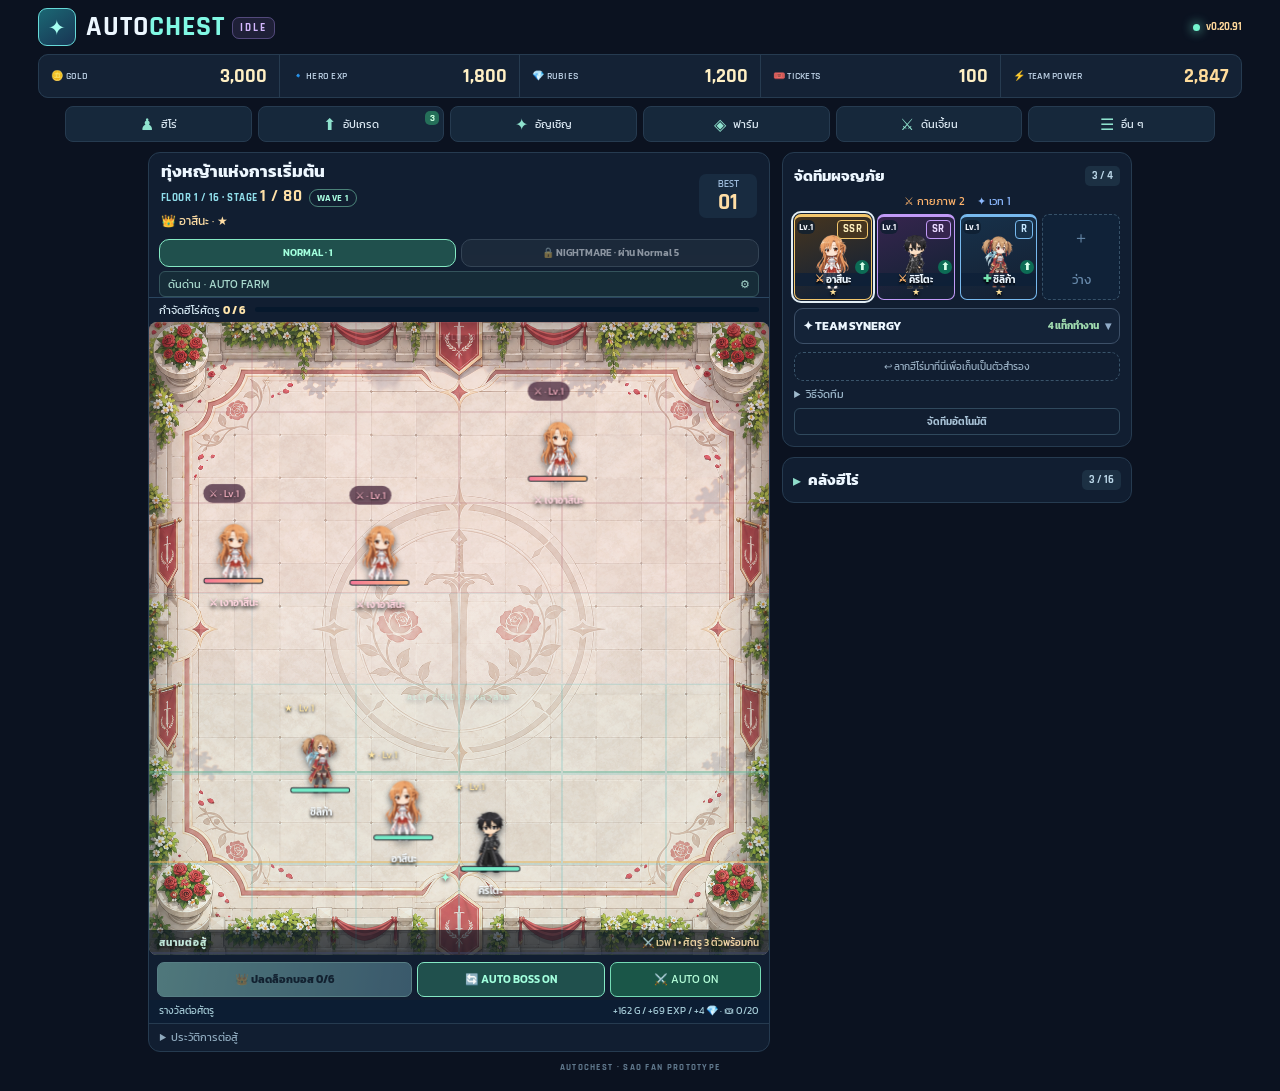
==== index.html @ d63f972b "VFX & Model Studio: independent image flip controls (index.html)" ====
<!DOCTYPE html>
<html lang="th">
<head>
<meta charset="UTF-8">
<meta name="viewport" content="width=device-width,initial-scale=1.0">
<meta name="theme-color" content="#101729">
<meta name="description" content="AUTOCHEST IDLE — เกม SAO Idle RPG ต่อสู้และฟาร์มอัตโนมัติ">
<title>AUTOCHEST IDLE — SAO Adventure</title>
<link rel="stylesheet" href="./src/idle-style.css?v=0.20.90">
<script>
window.__AUTOCHEST_IDLE_READY__=false;
window.__idleBootMessage='';
window.addEventListener('error',function(e){
 const target=e.target;
 // Missing optional images must not be reported as a failed game boot.
 if(target?.tagName==='IMG'){console.warn('Image failed to load:',target.getAttribute('src'));return;}
 const resource=target?.tagName==='SCRIPT'?target.getAttribute('src'):target?.tagName==='LINK'?target.getAttribute('href'):'';
 const message=e?.message||(resource?'โหลดไฟล์ไม่สำเร็จ: '+resource:'โหลดไฟล์ของเกมไม่สำเร็จ');
 window.__idleBootMessage=message;
 const banner=document.getElementById('startupError');
 if(banner){banner.hidden=false;document.getElementById('startupErrorText').textContent=message;}
},true);
window.addEventListener('load',function(){
 if(window.__AUTOCHEST_IDLE_READY__)return;
 const banner=document.getElementById('startupError');
 if(banner){banner.hidden=false;document.getElementById('startupErrorText').textContent=window.__idleBootMessage||'ไฟล์เกมยังโหลดไม่ครบ กรุณารีเฟรช';}
});
function idleHardReload(){const u=new URL(location.href);u.searchParams.set('reload',Date.now().toString());location.replace(u.href);}
</script>
</head>
<body class="ui-rework">
<div class="app-shell">
 <header class="app-header">
  <div class="logo-box">✦</div>
  <div class="brand"><small>SAO • HERO COLLECTION • AUTO BATTLE</small><h1>AUTO<span>CHEST</span> <em>IDLE</em></h1></div>
  <div class="header-badge"><span class="online-dot"></span><b>v0.20.91</b></div>
 </header>
 <div id="startupError" class="startup-error" role="alert" hidden><b>⚠️ เกมโหลดไม่สำเร็จ</b><span id="startupErrorText"></span><button type="button" onclick="idleHardReload()">🔄 โหลดเวอร์ชันใหม่</button></div>
 <div class="resource-ribbon">
   <div class="resource-box"><span>🪙 GOLD</span><strong id="goldValue">0</strong></div>
   <div class="resource-box"><span>🔹 HERO EXP</span><strong id="expValue">0</strong></div>
   <div class="resource-box"><span>💎 RUBIES</span><strong id="rubyValue">0</strong></div>
   <div class="resource-box"><span>🎟️ TICKETS</span><strong id="ticketValue">0</strong></div>
   <div class="resource-box power"><span>⚡ TEAM POWER</span><strong id="teamPower">0</strong></div>
 </div>
  <nav class="game-nav hub-nav" aria-label="เมนูหลัก">
<button type="button" id="collectionShortcut" aria-controls="collectionDisclosure" aria-expanded="false"><span>♟</span> ฮีโร่</button>
<button type="button" data-open-panel="upgrade"><span>⬆</span> อัปเกรด <b id="upgradeShortcutReady"></b></button>
<button type="button" data-open-panel="summon"><span>✦</span> อัญเชิญ</button>
<button type="button" data-open-panel="farm"><span>◈</span> ฟาร์ม</button>
<button type="button" data-open-panel="dungeon"><span>⚔</span> ดันเจี้ยน</button>
<button type="button" data-open-panel="guide"><span>☰</span> อื่น ๆ</button>
</nav>
<main class="main-layout">
   <section class="stage-card">
     <div class="stage-header">
       <div><h2 id="stageName">ทุ่งหญ้าแห่งการเริ่มต้น</h2><div class="stage-sub"><span id="floorProgress">FLOOR 1 / 10</span> · STAGE <b id="stageNumber">1 / 50</b> <span id="fightLabel" class="battle-label">AUTO FARM</span></div><div id="floorBossName" style="font-size:12px;color:#ffdea5;margin-top:5px">👑 บอสประจำชั้น: อาสึนะ · ★</div></div>
       <div class="stage-badge"><small>BEST</small><b id="bestStage">01</b></div>
     </div>
     <div class="difficulty-switch" aria-label="เลือกโหมดต่อสู้"><button type="button" id="normalModeBtn" class="control-btn selected">NORMAL · 1</button><button type="button" id="nightmareModeBtn" class="control-btn" disabled>🔒 NIGHTMARE · ผ่าน Normal 5</button></div>
     

     <button type="button" class="farm-mode-chip" data-open-panel="farm" aria-label="ตั้งค่าโหมดฟาร์ม"><span id="farmQuickSummary">ดันด่าน</span><span>⚙</span></button>
<div class="monster-track"><span>กำจัดฮีโร่ศัตรู <strong id="killCounter">0 / 6</strong></span><div class="track"><i id="killFill"></i></div></div>
     <div id="stageViewport" class="stage-viewport" aria-label="สนาม AUTOCHEST แบบตาราง 6 คอลัมน์ 7 แถว">
       <div class="board-grid" id="boardGrid" role="group" aria-label="กระดานจัดทัพ 6 คอลัมน์ 7 แถว"></div>
       <div id="heroLayer" class="battle-layer"></div><div id="monsterLayer" class="battle-layer"></div><div id="fxLayer" class="fx-layer" aria-hidden="true"></div>
       <div class="board-region board-enemy-label">ENEMY FIELD · 3 แถวบน</div>
       <div class="board-region board-ally-label">ALLY FIELD · 3 แถวล่าง</div>
       <div id="bossTimer" class="boss-timer" hidden>👑 BOSS <b id="bossCountdown">30</b>s</div>
       <div class="arena-caption"><span>สนามต่อสู้</span><span id="battleMessage">ตั้งรับศัตรู...</span></div>
     </div>
     <div class="battle-actions">
       <button id="challengeBtn" class="primary-btn">👑 ท้าทายบอส</button>
       <button id="autoBossBtn" class="control-btn selected">🔄 AUTO BOSS ON</button>
       <button type="button" id="autoQuickBtn" class="quick-auto">⚔️ AUTO ON</button>
     </div>
     <button type="button" id="formationQuickBtn" hidden>จัดทัพ</button>
       <div class="stage-foot"><span id="farmGainLabel">รางวัลต่อศัตรู</span><span id="farmGain">+ Gold · + Hero EXP</span></div>
     <details class="log-disclosure"><summary>ประวัติการต่อสู้</summary><div class="combat-log" id="battleLog" aria-live="off"></div></details>
   </section>
   <aside class="sidebar">
     
     <section class="side-card team-card">
       <div class="card-heading"><div><h3>จัดทีมผจญภัย</h3></div><div class="count-pill" id="teamCount">3 / 4</div></div>
       <div class="formation-toolbar">
         <button type="button" id="formationBtn" class="formation-action" aria-pressed="false">♟️ จัดทัพ (พักการต่อสู้)</button>
         <button type="button" id="autoBattleBtn" class="auto-battle-action" aria-pressed="true">⚔️ AUTO ON</button>
       </div>
       <div id="formationStatus" class="formation-status" role="status">⚔️ ระบบ Auto กำลังต่อสู้ · ลากจัดทีมได้เลย</div>
       <div id="teamDamageMix" aria-label="ประเภทพลังโจมตีในทีม"></div><div id="teamSlots" class="team-slots"></div><details class="team-synergy-panel"><summary>✦ TEAM SYNERGY <span id="synergyCount">0 แท็กทำงาน</span></summary><div id="teamSynergies"></div></details><div id="benchDrop" aria-label="พื้นที่ถอนฮีโร่ออกจากทีม">↩ ลากฮีโร่มาที่นี่เพื่อเก็บเป็นตัวสำรอง</div>
       <details class="team-help"><summary>วิธีจัดทีม</summary><div class="swap-help" id="swapHelp">ลากฮีโร่จากคลังหรือทีมลงสนาม · ลากทับตัวเดิมเพื่อสลับ</div></details>
       
       <button id="autoTeamBtn" class="soft-btn auto-lineup">จัดทีมอัตโนมัติ</button>
     </section>
     
     <section class="side-card heroes-card"><details id="collectionDisclosure"><summary class="card-heading collection-summary"><h3>คลังฮีโร่</h3><span id="ownedCount" class="count-pill">3 / 7</span></summary><div class="collection-content">
       <div class="collection-hint">แตะเพื่อลงทีม · ลากเพื่อสลับ · ⓘ ดูสกิล</div>
       <button type="button" id="heroFavoritesToggle" class="hero-favorites-toggle" aria-pressed="false">★ ตัวโปรด (0)</button><div id="heroList" class="hero-list"></div><nav id="heroPageNav" class="hero-page-nav" aria-label="หน้าคลังฮีโร่" hidden><button type="button" id="heroPrevPage">‹ ก่อนหน้า</button><span id="heroPageLabel">1 / 1</span><button type="button" id="heroNextPage">ถัดไป ›</button></nav></div></details>
     </section>
     
     
   </aside>
 </main>
 <footer>AUTOCHEST · SAO FAN PROTOTYPE</footer>
</div>
<div class="modal management-modal" id="panel-farm" hidden><div class="modal-overlay" data-close-panel></div><div class="management-dialog hub-dialog" role="dialog" aria-modal="true" aria-label="◈ ตั้งค่าการฟาร์ม"><button type="button" class="panel-close" data-close-panel aria-label="ปิด">✕</button><section class="side-card"><div class="card-heading"><h3>◈ ตั้งค่าการฟาร์ม</h3></div><details class="resource-dungeons farm-settings" id="farmSettings" open><summary><span>♟ AUTO FARM</span><small>เลือกด่าน / วัดผล</small></summary>
<div class="farm-controls"><label>โหมด<select id="farmMode"><option value="push">ดันด่าน</option><option value="manual">ล็อกด่านฟาร์ม</option><option value="smart">Smart Farm</option></select></label><label>ด่านฟาร์ม<select id="farmStage"></select></label><label>เป้าหมาย<select id="farmGoal"><option value="gold">Gold</option><option value="exp">EXP</option><option value="rubies">Ruby</option><option value="tickets">ตั๋วสุ่ม</option></select></label></div>
<div id="farmStatus" class="dungeon-reward"></div><div id="farmRates" class="dungeon-help"></div><p class="dungeon-help">เลือกด่านที่ผ่านแล้ว · Smart ทดลองหลายด่านจากการต่อสู้จริง · สถิติเริ่มใหม่เมื่อเปลี่ยนทีม/เลเวล/ดาว/ตำแหน่ง</p></details><button type="button" class="control-btn hub-return" data-close-panel>กลับสนาม</button></section></div></div><div class="modal management-modal" id="panel-dungeon" hidden><div class="modal-overlay" data-close-panel></div><div class="management-dialog hub-dialog" role="dialog" aria-modal="true" aria-label="⚔ ดันเจี้ยนทรัพยากร"><button type="button" class="panel-close" data-close-panel aria-label="ปิด">✕</button><section class="side-card"><div class="card-heading"><h3>⚔ ดันเจี้ยนทรัพยากร</h3></div><details class="resource-dungeons" id="resourceDungeons" open><summary><span>✦ ดันเจี้ยนทรัพยากร</span><small id="dungeonRemaining">💎 1,000 / รอบ</small></summary><div class="dungeon-controls"><label>ประเภท<select id="dungeonType"><option value="gold">🪙 ทอง</option><option value="exp">📘 EXP</option></select></label><label>ระดับความยาก<select id="dungeonTier"></select></label><button id="enterDungeonBtn" type="button" class="control-btn">⚔ เข้าดันเจี้ยน</button></div><div id="dungeonReward" class="dungeon-reward"></div><label class="dungeon-repeat"><input id="dungeonRepeat" type="checkbox" checked> ฟาร์มซ้ำอัตโนมัติ</label><p class="dungeon-help">ค่าเข้า 1,000 รูบี้ทุกครั้ง · ไม่คืนเมื่อแพ้หรือออก · ฟาร์มซ้ำจนรูบี้ไม่พอหรือแพ้ · ไม่จำกัดรอบ</p></details><button type="button" class="control-btn hub-return" data-close-panel>กลับสนาม</button></section></div></div>
<div class="modal management-modal" id="panel-upgrade" hidden><div class="modal-overlay" data-close-panel></div><div class="management-dialog" role="dialog" aria-modal="true" aria-label="เสริมแกร่งฮีโร่"><button type="button" class="panel-close" data-close-panel aria-label="ปิด">✕</button><section id="heroEnhance" class="side-card upgrade-card" aria-label="เสริมแกร่งฮีโร่">
       <div class="card-heading"><div><small>HERO DEVELOPMENT</small><h3>⬆ เสริมแกร่งฮีโร่</h3></div><span id="upgradeReadyCount" class="count-pill">พร้อมอัป 0 ตัว</span></div>
       <div class="upgrade-guide">① เลือกฮีโร่จากทีม/คลัง → ② กดเพิ่มเลเวลหรือดาว → ③ ค่าสถานะเพิ่มทันที</div>
       <div id="heroDetails" class="hero-details upgrade-details"><div class="no-selection">เลือกฮีโร่จากทีมด้านบนเพื่อเสริมแกร่ง</div></div>
     </section></div></div>
<div class="modal management-modal" id="panel-summon" hidden><div class="modal-overlay" data-close-panel></div>
<div class="management-dialog summon-dialog" role="dialog" aria-modal="true" aria-label="อัญเชิญฮีโร่"><button type="button" class="panel-close" data-close-panel aria-label="ปิด">✕</button>
<section class="summon-page">
 <header class="summon-header"><small>AUTOCHEST · HERO SUMMON</small><h2>ประตูอัญเชิญ</h2><div class="summon-wallet"><span>🎟 <b id="summonTickets">0</b></span><span>💎 <b id="summonRubies">0</b></span></div></header>
 <div id="summonBanner">
  <div class="summon-banner-art">
   <img src="./assets/heroes/kirito/art.png" alt="" class="summon-art-left">
   <img src="./assets/heroes/asuna/art.png" alt="" class="summon-art-right">
   <div class="summon-banner-copy"><small>PERMANENT BANNER</small><h3>CHRONICLE<br>HEROES</h3><p>อัญเชิญเหล่านักผจญภัย</p></div>
  </div>
  <div class="summon-meta"><span>ฮีโร่ทั้งหมด <b id="summonPoolCount">10</b> คน</span><span>🧩 เศษรวม <b id="universalShardValue">0</b></span></div>
  <details id="exchangeDetails" class="summon-rate-details exchange-details"><summary>🧩 ร้านแลกเศษรวม · เลือกตัวละครได้</summary><p>เศษรวม <b id="exchangeShardValue">0</b> ชิ้น · เศษตัวซ้ำที่เกินจำนวนสำหรับ 5 ดาวเปลี่ยนเป็นเศษรวมอัตโนมัติ แม้ยังไม่อัปดาว · R +1 / SR +2 / SSR +5 / UR +20</p><div id="exchangeList"></div></details>
  <div id="summonPool" class="summon-pool"></div><nav id="summonPageNav" class="hero-page-nav" aria-label="หน้ารายชื่อกาชา" hidden><button type="button" id="summonPrevPage">‹ ก่อนหน้า</button><span id="summonPageLabel">1 / 1</span><button type="button" id="summonNextPage">ถัดไป ›</button></nav>
  <details class="summon-rate-details"><summary>รายละเอียดอัตราอัญเชิญ</summary><div id="summonTierRates"></div><p>อัตรารวมทุกเทียร์ · รายละเอียดรายตัวตามหน้าที่กำลังแสดง</p><div id="summonRates"></div><p>ใช้อัตราเดิมทุกครั้ง ไม่มีการันตีหรือเพิ่มเรตตามจำนวนครั้ง</p></details>
  <div class="summon-actions">
   <button id="summonOneBtn" class="summon-btn"><strong>อัญเชิญ ×1</strong><small id="summonOneCost"></small></button>
   <button id="summonTenBtn" class="summon-btn ten"><strong>อัญเชิญ ×10</strong><small id="summonTenCost"></small></button>
   <button id="summonHundredBtn" class="summon-btn ten"><strong>อัญเชิญ ×100</strong><small id="summonHundredCost"></small></button>
  </div>
  <button type="button" id="summonLastBtn" class="summon-text-button" hidden>ดูผลอัญเชิญครั้งล่าสุด</button>
 </div>
 <div id="summonReveal" class="summon-reveal" hidden><div class="summon-portal"><div></div><span>✦</span></div><strong id="summonRevealTitle">กำลังอัญเชิญ...</strong><button id="summonSkipBtn" type="button" class="summon-text-button">ข้ามอนิเมชั่น ›</button></div>
 <div id="summonOutcome" hidden><div class="summon-result-heading"><small>SUMMON COMPLETE</small><h3>ผลการอัญเชิญ</h3><p id="summonSummary"></p></div>
  <div id="summonResults" class="summon-results" aria-live="polite"></div><div id="summonReceipt" class="summon-receipt"></div><button type="button" id="summonBackBtn" class="summon-back">กลับหน้าตู้อัญเชิญ</button>
 </div>
</section></div></div>
<div class="modal management-modal" id="panel-guide" hidden><div class="modal-overlay" data-close-panel></div><div class="management-dialog" role="dialog" aria-modal="true" aria-label="ภารกิจ"><button type="button" class="panel-close" data-close-panel aria-label="ปิด">✕</button><section class="side-card guide-card">
       <div class="card-heading"><div><small>GUIDE QUEST</small><h3>เป้าหมายต่อไป</h3></div></div>
       <button type="button" id="offlineBtn" class="control-btn hub-return">▣ รับรางวัลออฟไลน์</button><div id="guideQuest" class="guide-quest"></div>
       <div style="margin-top:18px;border-top:1px solid #45627d;padding-top:12px"><div class="card-heading"><div><small>LOCAL ACCOUNT</small><h3>จัดการไอดี</h3></div></div><p style="font-size:12px;color:#b9d0e4">เริ่มเล่นใหม่ทั้งหมด รับตั๋วสุ่ม 100 ใบ เซฟเดิมในเบราว์เซอร์นี้จะถูกลบเมื่อยืนยัน</p><button id="resetAccountBtn" type="button" class="control-btn" style="width:100%;border-color:#c16d79;color:#ffd0d5;background:#542936">↻ รีไอดี / เริ่มใหม่</button></div>
     </section></div></div>
<div id="rewardModal" class="modal" hidden>
 <div class="modal-overlay"></div>
 <section class="reward-dialog" role="dialog" aria-modal="true" aria-labelledby="rewardTitle">
  <div class="reward-icon">📦</div><small>WELCOME BACK</small>
  <h2 id="rewardTitle">รางวัลออฟไลน์</h2>
  <p id="offlineTime">รับรางวัลตามเวลาที่หายไป สูงสุด 8 ชั่วโมง</p>
  <div id="offlineResources" class="reward-items"></div>
  <button id="claimOfflineBtn" class="primary-btn">✨ รับรางวัล</button>
  <button id="closeOfflineBtn" class="text-btn">ปิด</button>
 </section>
</div>
<div id="skillModal" class="modal skill-modal" hidden>
   <div class="modal-overlay"></div>
   <section class="skill-dialog" role="dialog" aria-modal="true" aria-labelledby="skillModalTitle">
    <div class="skill-dialog-heading"><div><small>HERO INSPECTOR · IDLE SKILLS</small><h2 id="skillModalTitle">ข้อมูลฮีโร่และสกิล</h2></div>
    <button id="closeSkillBtn" type="button" aria-label="ปิดรายละเอียดฮีโร่">✕</button></div>
    <div id="skillModalContent"></div>
   </section>
  </div>
<div id="trialModal" class="modal trial-modal" hidden>
 <div class="modal-overlay" id="trialOverlay"></div>
 <section class="trial-dialog" role="dialog" aria-modal="true" aria-labelledby="trialTitle">
  <header class="trial-header"><div><small>HERO TRIAL · TRAINING ROOM</small><h2 id="trialTitle">สนามทดลองฮีโร่</h2></div><button type="button" id="trialClose" aria-label="ปิดสนามทดลอง">✕</button></header>
  <div class="trial-controls"><label>ฮีโร่<select id="trialHero"></select></label><label>คอสตูม<select id="trialCostume"><option value="">ชุดดั้งเดิม</option></select></label><label>ดาวทดสอบ<select id="trialStars"><option value="1">1★</option><option value="2">2★</option><option value="3">3★</option><option value="4">4★</option><option value="5">5★</option></select></label><label>หุ่นฝึก<select id="trialCount"><option value="1">1 ตัว</option><option value="3" selected>3 ตัว</option><option value="5">5 ตัว</option><option value="boss">บอส 1 ตัว</option></select></label><button type="button" id="trialReset">↻ รีเซ็ต</button></div>
  <div class="trial-meta"><b id="trialSkillName"></b><span id="trialStats"></span></div>
  <div id="trialArena" class="stage-viewport trial-arena"><div class="trial-grid"></div><div id="trialUnits" class="battle-layer"></div><div id="trialFx" class="fx-layer" aria-hidden="true"></div><span class="trial-field-label">TRAINING FIELD</span></div>
  <div class="trial-actions"><button type="button" id="trialNormal">⚔ โจมตีปกติ</button><button type="button" id="trialSkill">✦ ใช้สกิล</button><button type="button" id="trialPassive">ทดลองพาสซีฟ</button><button type="button" id="trialHit">รับการโจมตี</button><button type="button" id="trialRevive" hidden>🔥 ทดสอบคืนชีพ</button></div>
  <div class="trial-note" id="trialNote" role="status">เลือกคำสั่งเพื่อทดสอบ</div>
  <div class="trial-log" id="trialLog" aria-live="polite"></div>
  <p class="trial-footer">Lv.1 · เลือกดาวได้ · ใช้กลไกต่อสู้จริง · ไม่เสียทรัพยากร ไม่รับรางวัล · พักสนามหลักระหว่างทดลอง</p>
 </section>
</div>
  <div id="toast" class="toast" role="status" aria-live="polite"></div>
<script defer src="./src/characters.js?v=0.20.85"></script>
<script defer src="./src/characters/heroes/asuna.js?v=0.20.6"></script>
<script defer src="./src/characters/heroes/kirito.js?v=0.20.6"></script>
<script defer src="./src/characters/heroes/sinon.js?v=0.20.68"></script>
<script defer src="./src/characters/heroes/lisbeth.js?v=0.20.6"></script>
<script defer src="./src/characters/heroes/deathgun.js?v=0.20.6"></script>
<script defer src="./src/characters/heroes/heathcliff.js?v=0.20.6"></script>
<script defer src="./src/characters/heroes/silica.js?v=0.20.6"></script>
<script defer src="./src/characters/heroes/megumin.js?v=0.20.42"></script>
<script defer src="./src/characters/heroes/artoria.js?v=0.20.59"></script>
<script defer src="./src/characters/heroes/aqua.js?v=0.20.26"></script>
<script defer src="./src/characters/heroes/kazuma.js?v=0.20.30"></script>
<script defer src="./src/characters/heroes/maruko.js?v=0.20.62"></script>
<script defer src="./src/characters/heroes/mamon.js?v=0.20.44"></script>
<script defer src="./src/characters/heroes/qingmei.js?v=0.20.48"></script>
<script defer src="./src/characters/heroes/minato.js?v=0.20.79"></script>
<script defer src="./src/characters/heroes/itachi.js?v=0.20.89"></script>
<script defer src="./src/idle-core.js?v=0.20.84"></script>
<script defer src="./src/idle-tft-combat.js?v=0.20.85"></script>
<script defer src="./src/idle-vfx.js?v=0.20.91"></script>
<script defer src="./src/idle-game.js?v=0.20.91"></script>
</body></html>
---- src/idle-style.css ----
@import url('https://fonts.googleapis.com/css2?family=Kanit:wght@300;400;500;600;700&family=Rajdhani:wght@500;600;700&display=swap');
:root{color-scheme:dark;--bg:#090e20;--panel:#15233b;--stroke:#304866;--muted:#9aafca;--gold:#ffe5ac;--teal:#81f8e4;--white:#edf7ff;--pink:#ffa3b9}
*{box-sizing:border-box}html{font-family:Kanit,sans-serif}body{margin:0;color:var(--white);background:radial-gradient(ellipse at 12% 10%,#1b355a,transparent 42%),radial-gradient(ellipse at 90% 70%,#192b54,transparent 44%),#090e20;min-height:100vh}
button{font:inherit;cursor:pointer;color:inherit}button:disabled{opacity:.45;cursor:not-allowed;filter:saturate(.55)}button:focus-visible{outline:2px solid var(--teal);outline-offset:2px}
.app-shell{max-width:1530px;margin:auto;padding:17px 22px 35px}
.app-header{display:flex;align-items:center;gap:13px;margin-bottom:16px}.logo-box{width:54px;height:54px;display:grid;place-items:center;font-size:30px;color:#a6fff1;background:linear-gradient(145deg,#1b6874,#183453);border:1px solid #66d9d8;border-radius:14px;box-shadow:0 0 28px #3ce6ce24}
.brand{flex:1}.brand small,.eyebrow,.card-heading small{font:700 11px Rajdhani,Kanit,sans-serif;letter-spacing:2px;color:#8eb8cd}.brand h1{font:700 35px Rajdhani,Kanit,sans-serif;line-height:1;margin:5px 0 0;letter-spacing:1px}.brand h1 span{color:var(--teal)}.brand h1 em{font-style:normal;font:700 14px Rajdhani,Kanit,sans-serif;color:#d4b8ff;letter-spacing:2px;border:1px solid #8e78c977;background:#52437648;padding:3px 7px;border-radius:7px;vertical-align:middle}
.header-badge{display:flex;align-items:center;gap:6px;font:700 11px Rajdhani,Kanit,sans-serif;color:#acd6e9;border:1px solid #3e5b76;border-radius:20px;padding:8px 13px}.header-badge b{color:#ffd89b}.online-dot{width:7px;height:7px;background:#74f5cf;border-radius:50%;box-shadow:0 0 11px #75f5d7}
.resource-ribbon{display:grid;grid-template-columns:repeat(5,minmax(0,1fr));gap:9px;margin-bottom:14px}.resource-box{border:1px solid #365575;background:linear-gradient(135deg,#1c344f,#12233a);border-radius:12px;padding:10px 14px;display:flex;align-items:center;justify-content:space-between;gap:8px}.resource-box span{color:#c0d4e8;font:600 11px Rajdhani,Kanit,sans-serif;letter-spacing:.9px}.resource-box strong{font:700 22px Rajdhani,Kanit,sans-serif;color:#fff0c4;white-space:nowrap}.resource-box.power{background:linear-gradient(120deg,#544027,#2a2a46);border-color:#9d7955}.resource-box.power strong{color:#ffdc9b}
.main-layout{display:grid;grid-template-columns:minmax(0,1.55fr) minmax(350px,.85fr);gap:16px;align-items:start}
.stage-card,.side-card{border:1px solid #395575;background:linear-gradient(150deg,#142740,#101d34);border-radius:18px;box-shadow:0 20px 45px #01050f55,inset 0 1px #ffffff10;overflow:hidden}.stage-card{position:sticky;top:12px}
.stage-header{display:flex;align-items:center;justify-content:space-between;gap:12px;padding:20px 23px 14px}.stage-header h2{font-size:22px;margin:4px 0 1px;line-height:1.2}.stage-sub{font:700 13px Rajdhani,Kanit,sans-serif;color:#90deeb;letter-spacing:1.2px}.stage-sub b{font-size:20px;color:#ffe0a7}.battle-label{font-size:10px;padding:4px 9px;border:1px solid #7fdab688;border-radius:20px;margin-left:8px;color:#a9ffe1}.battle-label.boss-mode{border-color:#ff9292;color:#ffb5b5;background:#b43e4e38}.stage-badge{text-align:center;padding:9px 14px;border:1px solid #59748e;background:#1c3450;border-radius:12px;min-width:90px}.stage-badge small{display:block;font-size:10px;color:#a1bfdf}.stage-badge b{font:700 35px Rajdhani,Kanit,sans-serif;color:#ffdea5}
.monster-track{padding:9px 23px 13px;font-size:12px;color:#d8ebf5;display:flex;align-items:center;gap:15px;border-top:1px solid #2a4560}.monster-track span{white-space:nowrap}.monster-track strong{color:#ffe5ab}.track{height:8px;border:1px solid #3f7185;border-radius:9px;background:#06182c;flex:1;overflow:hidden}.track i{display:block;width:0;height:100%;background:linear-gradient(90deg,#6fe9c4,#d0faab);transition:width .23s}
.stage-viewport{position:relative;height:490px;overflow:hidden;isolation:isolate;background:radial-gradient(ellipse at 70% 10%,#47678155,transparent 40%),linear-gradient(#183b59,#256878 62%,#233e50 63%,#1d3643)}
.sky-lamp{position:absolute;width:210px;height:210px;top:21px;left:48%;border-radius:50%;background:radial-gradient(circle,#fdf3c799,#ffe8b123 35%,transparent 70%);filter:blur(1px)}.hills{position:absolute;width:110%;height:230px;border-radius:50% 50% 0 0;bottom:26%;left:-8%;background:linear-gradient(170deg,#244b68,#1a3950);transform:rotate(-5deg)}.hills.h2{width:120%;bottom:18%;left:20%;height:190px;background:linear-gradient(125deg,#255466,#214355);transform:rotate(7deg)}.stage-ground{position:absolute;inset:64% -5% 0;background:repeating-linear-gradient(110deg,#ffffff09 0 1px,transparent 1px 64px),linear-gradient(#31576b,#182d40);border-top:2px solid #7fb3a633}.scenery-particle{position:absolute;font-size:24px;color:#b8f7e877;text-shadow:0 0 18px #97f4dc;animation:twinkle 5s ease-in-out infinite}.p1{left:9%;top:18%}.p2{left:75%;top:26%;animation-delay:2s}.p3{left:40%;top:8%;animation-delay:3s}@keyframes twinkle{50%{opacity:.15;transform:translateY(-8px)}}
.battle-layer,.fx-layer{position:absolute;inset:0;pointer-events:none}.fighter{position:absolute;width:96px;height:128px;transform:translate(-50%,-50%);transition:left .28s linear,top .28s linear;filter:drop-shadow(0 8px 6px #07111acc)}.fighter img{position:absolute;left:12%;top:0;width:76%;height:82%;object-fit:contain;filter:drop-shadow(0 5px 5px #03091488);animation:unit-float 2s ease-in-out infinite}.fighter.burst img{animation:unit-hit .3s ease-out}.fighter.cloaked{opacity:.25}.fighter .fighter-name{position:absolute;top:91%;left:-26%;width:152%;text-align:center;font-size:11px;font-weight:600;color:#f5fbff;text-shadow:0 2px 3px #000}.fighter .mini-hp{position:absolute;bottom:21%;left:13%;width:74%;height:6px;background:#102238aa;border:1px solid #0007;border-radius:5px;overflow:hidden}.fighter .mini-hp i{display:block;width:100%;height:100%;background:#74ebc7}.fighter .mini-stars{position:absolute;top:-8px;left:5%;font-size:10px;color:#ffe7a3;text-shadow:0 1px 3px #000}.enemy-figure{position:absolute;transform:translate(-50%,-50%);width:150px;height:170px;display:flex;flex-direction:column;align-items:center;justify-content:center;pointer-events:none}.enemy-figure .monster-icon{font-size:92px;line-height:1;filter:drop-shadow(0 12px 5px #040d13aa);animation:monster-bob 2s ease-in-out infinite}.enemy-figure.boss .monster-icon{font-size:120px;filter:drop-shadow(0 7px 15px #ffc46655)}.enemy-figure strong{font-size:12px;text-shadow:0 2px 4px #000}.enemy-figure .enemy-hp{width:126px;height:9px;background:#071927;border:1px solid #102033;border-radius:6px;overflow:hidden;margin:7px auto}.enemy-figure .enemy-hp i{display:block;width:100%;height:100%;background:linear-gradient(90deg,#f77c8f,#ffc08f)}.boss-timer{position:absolute;z-index:2;top:10px;left:50%;transform:translateX(-50%);border:1px solid #ffa599;background:#541b30cf;padding:8px 15px;border-radius:16px;font-weight:700;color:#ffe7db}.boss-timer[hidden]{display:none}
.arena-caption{position:absolute;bottom:11px;left:14px;right:14px;display:flex;justify-content:space-between;gap:8px;font:700 11px Rajdhani,Kanit,sans-serif;letter-spacing:1px;color:#cbf6ec;text-shadow:0 2px 4px #000}.arena-caption span:last-child{font:500 11px Kanit,sans-serif;letter-spacing:0;color:#ffe0ad}
.fx-number{position:absolute;z-index:4;color:#ffe1a2;font-size:17px;font-weight:700;text-shadow:0 2px 4px #000;animation:fx-rise .8s forwards;pointer-events:none}.fx-number.critical{color:#ffb5f4;font-size:22px}.fx-bolt{position:absolute;z-index:3;width:13px;height:13px;border-radius:50%;background:#bff7ff;box-shadow:0 0 15px currentColor;animation:fx-shoot .3s linear forwards;pointer-events:none}.fx-ring{position:absolute;border:3px solid #ffe3b6;border-radius:50%;width:30px;height:30px;transform:translate(-50%,-50%);animation:ring-burst .45s ease-out forwards}.fx-cloak{position:absolute;z-index:2;width:80px;height:80px;border:2px solid #ca9dff;box-shadow:0 0 20px #ad71ff88;border-radius:50%;transform:translate(-50%,-50%);animation:ring-burst .7s forwards}
@keyframes unit-float{50%{transform:translateY(-5px)}}@keyframes unit-hit{50%{transform:translateX(10px) scale(1.1);filter:brightness(1.4)}}@keyframes monster-bob{50%{transform:translateY(-8px)}}@keyframes fx-rise{to{transform:translateY(-55px);opacity:0}}@keyframes fx-shoot{to{transform:translate(var(--dx),var(--dy)) scale(.7);opacity:.2}}@keyframes ring-burst{to{width:155px;height:155px;opacity:0}}
.battle-actions{padding:15px 16px 9px;display:grid;grid-template-columns:1.35fr 1fr .72fr;gap:10px}.primary-btn{padding:12px 15px;border:1px solid #80fff0;border-radius:10px;background:linear-gradient(100deg,#6df3d8,#49a9c9);color:#082739;font-weight:700;box-shadow:0 4px 20px #48dece24}.primary-btn:hover:not(:disabled){filter:brightness(1.1)}.control-btn,.soft-btn{padding:10px 12px;background:#1b3451;border:1px solid #456683;border-radius:10px;font-size:12px;font-weight:600}.control-btn.selected{border-color:#85e9c4;color:#a2ffdd;background:#20504d}.control-btn:hover,.soft-btn:hover{background:#295071}.stage-foot{padding:5px 18px 12px;display:flex;justify-content:space-between;gap:8px;font-size:11px;color:#a5cbd7}.combat-log{padding:10px 18px 14px;border-top:1px solid #2b4964;color:#b9d3e6;font-size:11px;min-height:49px}
.sidebar{display:grid;gap:14px}.side-card{padding:16px}.card-heading{display:flex;align-items:center;justify-content:space-between;gap:10px;margin-bottom:12px}.card-heading h3{font-size:19px;margin:3px 0 0}.count-pill{border:1px solid #536784;border-radius:9px;background:#213552;color:#ffe1a5;padding:5px 10px;font:700 12px Rajdhani,Kanit,sans-serif}.team-slots{display:grid;grid-template-columns:repeat(4,minmax(0,1fr));gap:7px}.team-slot{position:relative;aspect-ratio:1/1.22;border:1px solid #4c7391;border-radius:12px;background:linear-gradient(150deg,#234c6e,#172941);overflow:hidden;padding:0}.team-slot img{width:100%;height:80%;object-fit:contain;display:block}.team-slot strong{position:absolute;bottom:0;left:0;right:0;font-size:10px;font-weight:600;text-shadow:0 2px 2px #000;background:#0d2039c9;padding:3px}.team-slot.empty{display:grid;place-items:center;color:#698bac;border-style:dashed;background:#102238}.team-slot.active{outline:2px solid #8df6d8;outline-offset:1px}.team-note{color:#95b5cb;font-size:11px;margin-top:9px}.inline-actions{display:grid;grid-template-columns:1fr 1fr;gap:8px;margin-top:11px}
.hero-list{display:grid;grid-template-columns:repeat(4,minmax(0,1fr));gap:7px}.hero-card{position:relative;min-width:0;border:1px solid #425c78;background:#1c3451;border-radius:12px;overflow:hidden;text-align:center;padding:0 0 4px}.hero-card img{display:block;width:100%;height:85px;object-fit:contain;margin:auto}.hero-card strong{display:block;font-size:11px;white-space:nowrap;overflow:hidden;text-overflow:ellipsis}.hero-card small{display:block;color:#a8c4de;font-size:9px}.hero-card.locked img{filter:grayscale(1) brightness(.38)}.hero-card.locked:after{content:'🔒';position:absolute;top:23px;right:4px;font-size:15px}.hero-card.active{border-color:#c5edda;box-shadow:0 0 0 1px #72d9c8}.hero-card .starline{color:#ffdf99;font-size:8px;white-space:nowrap}
.hero-details{margin-top:12px;border:1px solid #395473;border-radius:12px;padding:12px;background:#11243e}.detail-hero{display:flex;gap:12px;align-items:center}.detail-hero img{width:95px;height:110px;object-fit:contain;border-radius:12px;background:#1c3850}.detail-hero h4{font-size:18px;margin:0}.detail-hero p{color:#b3cee1;font-size:11px;margin:4px 0}.detail-hero .stars{color:#ffde91;font-size:13px}.detail-stats{display:grid;grid-template-columns:repeat(3,1fr);gap:7px;margin-top:10px}.detail-stats div{border:1px solid #325470;background:#142e49;border-radius:8px;padding:6px;text-align:center}.detail-stats small{display:block;color:#a5bbd1;font-size:10px}.detail-stats strong{font:700 17px Rajdhani,Kanit,sans-serif}.detail-actions{display:grid;grid-template-columns:1fr 1fr;gap:7px;margin-top:10px}.detail-actions button{border:1px solid #537995;border-radius:9px;background:#1a4054;padding:8px 6px;font-size:11px;font-weight:600}.detail-actions button.featured{border-color:#d1b27c;background:#695032;color:#fff3d3}.detail-skill{font-size:11px;color:#c0d7ec;margin:9px 0 0}
.summon-card p{font-size:12px;color:#abc5dd;margin:0 0 10px}.summon-actions{display:grid;grid-template-columns:repeat(3,minmax(0,1fr));gap:8px}.summon-btn{background:linear-gradient(140deg,#345486,#233a6d);border:1px solid #718fca;border-radius:10px;padding:11px 8px;font-weight:700;font-size:12px}.summon-btn.ten{background:linear-gradient(120deg,#765398,#4c3b75);border-color:#b29ad4}.summon-btn small{display:block;font-size:10px;font-weight:400;color:#d6d7ef}.summon-results{display:flex;gap:5px;flex-wrap:wrap;color:#c8d7e6;font-size:11px;margin-top:11px;min-height:25px}.summon-result{padding:3px 6px;border-radius:7px;border:1px solid #637e95;background:#294260}.summon-result.new{color:#a9ffdd;border-color:#64c9a2}
.guide-quest{background:#1b3650;border:1px solid #386b83;padding:11px;border-radius:10px;font-size:12px;color:#cae8f7}.guide-quest b{color:#ffe0a3}
footer{margin:20px 0 0;display:flex;justify-content:space-between;color:#789db8;font:700 11px Rajdhani,Kanit,sans-serif;letter-spacing:1.3px}
.modal[hidden],.startup-error[hidden]{display:none}.modal{position:fixed;inset:0;z-index:10;display:grid;place-items:center;padding:20px}.modal-overlay{position:absolute;inset:0;background:#050c19d9;backdrop-filter:blur(7px)}.reward-dialog{position:relative;z-index:1;width:min(440px,100%);padding:32px 28px;border:1px solid #9fcad8;border-radius:20px;background:linear-gradient(145deg,#1d3f5c,#1b2949);box-shadow:0 20px 90px #000a;text-align:center}.reward-icon{font-size:53px}.reward-dialog small{font:700 11px Rajdhani,Kanit,sans-serif;letter-spacing:2px;color:#7df0dd}.reward-dialog h2{margin:3px}.reward-dialog p{font-size:13px;color:#b9d0e4}.reward-items{display:grid;grid-template-columns:1fr 1fr;gap:12px;margin:19px 0}.reward-items div{padding:17px;border:1px solid #678aa4;border-radius:12px;background:#142f4a}.reward-items strong{display:block;font-size:21px;color:#ffe5ad}.reward-dialog .primary-btn{width:100%}.text-btn{display:block;border:0;background:transparent;color:#b0c9e3;margin:10px auto 0}.toast{position:fixed;bottom:25px;left:50%;transform:translate(-50%,20px);z-index:20;padding:11px 20px;max-width:min(580px,90vw);background:#23465d;color:#e6fff9;border:1px solid #7dedcd;border-radius:14px;font-size:13px;opacity:0;pointer-events:none;transition:all .2s;text-align:center}.toast.show{transform:translate(-50%,0);opacity:1}.startup-error{background:#5c2f31;border:1px solid #ff9a9a;border-radius:10px;padding:12px 15px;margin-bottom:12px;display:flex;align-items:center;gap:10px;font-size:12px}.startup-error span{flex:1}.startup-error button{border:1px solid #ffd5ac;background:#784b34;padding:6px 12px;border-radius:8px}
@media(max-width:1110px){.main-layout{grid-template-columns:1fr}.stage-card{position:relative}.hero-list{grid-template-columns:repeat(7,minmax(0,1fr))}.team-slots{grid-template-columns:repeat(7,minmax(0,1fr))}}
@media(max-width:730px){.app-shell{padding:10px 10px 26px}.app-header{gap:9px}.logo-box{width:43px;height:43px;font-size:23px}.brand h1{font-size:26px}.brand small{font-size:8px;letter-spacing:1px}.header-badge{font-size:8px;padding:6px}.header-badge b{display:none}.resource-ribbon{grid-template-columns:repeat(3,1fr);gap:6px}.resource-box{padding:8px 9px}.resource-box span{font-size:9px}.resource-box strong{font-size:18px}.resource-box.power{grid-column:span 2}.stage-header{padding:14px}.stage-header h2{font-size:17px}.stage-viewport{height:360px}.monster-track{padding:10px 14px}.fighter{width:72px;height:96px}.fighter .fighter-name{font-size:9px}.enemy-figure{width:100px;height:140px}.enemy-figure .monster-icon{font-size:70px}.enemy-figure.boss .monster-icon{font-size:89px}.enemy-figure .enemy-hp{width:85px}.battle-actions{grid-template-columns:1.2fr 1fr .7fr;gap:6px;padding:12px 10px}.battle-actions button{padding:9px 5px;font-size:10px}.stage-foot{font-size:10px;flex-direction:column;gap:4px}.sidebar{gap:10px}.side-card{padding:12px}.hero-list{grid-template-columns:repeat(4,1fr)}.team-slots{grid-template-columns:repeat(4,1fr)}.hero-card img{height:70px}}

/* v0.15.0 — moving world and roster-based opposing units */
.stage-viewport{--walk-x:0px;--walk-far:0px}
.stage-viewport::before{content:'';position:absolute;inset:18% -10% 14%;z-index:0;pointer-events:none;
 background:repeating-linear-gradient(100deg,transparent 0 130px,#7aeadd14 130px 149px,transparent 149px 260px);
 background-position:var(--walk-far) 0;opacity:.55}
.hills.h1,.hills.h2{background-image:repeating-linear-gradient(115deg,#26586f 0 135px,#2b6572 135px 265px,#1c435b 265px 460px)}
.hills.h1{background-position:var(--walk-far) 0}
.hills.h2{background-position:var(--walk-far) 20px}
.stage-ground{background-image:repeating-linear-gradient(110deg,#ffffff15 0 2px,transparent 2px 64px),linear-gradient(#31576b,#182d40);
 background-size:260px 100%,auto;background-position:var(--walk-x) 0,0 0}
.stage-viewport.travelling .stage-ground{box-shadow:inset 0 12px 18px #85ffdb13}
.fighter.party-fighter{z-index:2}
.fighter.enemy-unit{z-index:3;--face:-1;width:105px;height:145px;filter:drop-shadow(0 10px 9px #10071a)}
.fighter.enemy-unit img{filter:drop-shadow(0 6px 7px #1a0416);transform:scaleX(-1);animation:enemy-idle 2s ease-in-out infinite}
.fighter.enemy-unit .mini-stars{color:#ffb6c8;background:#401f36b8;border-radius:10px;padding:2px 6px;left:12%;top:-15px}
.fighter.enemy-unit .fighter-name{color:#ffd6e0;text-shadow:0 2px 4px #000}
.fighter.enemy-unit .enemy-hp i{background:linear-gradient(90deg,#f67797,#ffc180)}
.fighter.boss-unit{width:156px;height:202px;filter:drop-shadow(0 8px 18px #dd65ba88)}
.fighter.boss-unit img{filter:drop-shadow(0 5px 10px #df6aa988)}
.fighter.boss-unit::before{content:'';position:absolute;inset:9% 9% 18%;border-radius:50%;
 background:radial-gradient(circle,#ffeab922,#d45cb61d 50%,transparent 67%);animation:enemy-aura 2.4s ease-in-out infinite}
.fighter.cloaked{opacity:.24!important}
.fighter.walking img{animation:hero-running .23s ease-in-out infinite alternate;transform-origin:50% 100%}
.fighter.enemy-unit.walking img{animation:enemy-running .25s ease-in-out infinite alternate}
@keyframes hero-running{from{transform:translateY(1px) rotate(-3deg)}to{transform:translateY(-8px) rotate(3deg)}}
@keyframes enemy-running{from{transform:scaleX(-1) translateY(0)}to{transform:scaleX(-1) translateY(-3px)}}
@keyframes enemy-idle{0%,100%{transform:scaleX(-1) translateY(0)}50%{transform:scaleX(-1) translateY(-2px)}}
@keyframes enemy-aura{50%{transform:scale(1.13);opacity:.45}}
@media(max-width:730px){.fighter.enemy-unit{width:79px;height:108px}.fighter.boss-unit{width:119px;height:153px}.fighter.enemy-unit .fighter-name{font-size:9px}}

/* v0.15.1 — touch/keyboard manual movement pad */
.walk-controls{position:absolute;z-index:6;top:10px;left:12px;display:grid;justify-items:start;gap:3px;pointer-events:none}
.walk-controls button{pointer-events:auto;touch-action:none;user-select:none;-webkit-user-select:none}
.auto-walk-btn{border:1px solid #c4e5ff91;background:#102c45c9;color:#d9f4ff;border-radius:10px;padding:6px 10px;font:700 11px Rajdhani,Kanit,sans-serif;backdrop-filter:blur(6px)}
.auto-walk-btn.selected{border-color:#a6ffe7;color:#aeffe8}
.walk-pad{display:grid;grid-template-columns:repeat(3,31px);grid-template-rows:repeat(3,31px);
 gap:2px;grid-template-areas:'. up .' 'left . right' '. down .';opacity:.7;transition:opacity .2s}
.walk-pad:hover,.walk-pad:focus-within{opacity:1}
.walk-pad button{display:grid;place-items:center;background:#133752b8;color:#b8f3e9;border:1px solid #70b0b9ab;
 border-radius:9px;font:700 13px Kanit,sans-serif;padding:0;box-shadow:0 2px 9px #050c1930}
.walk-pad button.pressed,.walk-pad button:active{background:#45b2bd;color:#082a37;transform:scale(.94)}
.walk-pad .pad-up{grid-area:up}.walk-pad .pad-left{grid-area:left}.walk-pad .pad-down{grid-area:down}.walk-pad .pad-right{grid-area:right}
.walk-controls small{font:500 9px Kanit,sans-serif;color:#d3f3ea;background:#09293c9a;border-radius:6px;padding:2px 5px}
@media(max-width:730px){.walk-controls{top:7px;left:7px}.walk-pad{grid-template-columns:repeat(3,34px);grid-template-rows:repeat(3,34px)}
 .walk-controls small{font-size:8px}.auto-walk-btn{font-size:10px;padding:5px 8px}}

/* v0.16 — skill viewer, battlefield inspector and click targets */
.hero-entry{position:relative;min-width:0}
.hero-entry .hero-card{display:block;width:100%;height:100%}
.hero-info-btn{position:absolute;right:3px;top:3px;z-index:3;width:26px;height:26px;
 border-radius:50%;padding:0;border:1px solid #a8fff4;background:#113650e8;
 color:#c3fff4;font:700 18px Rajdhani,Kanit,sans-serif;box-shadow:0 2px 6px #0008}
.hero-info-btn:hover{background:#35877f}
.inspect-skill-btn{width:100%;margin:10px 0 0;padding:10px 12px;background:#204e62;
 border:1px solid #81e8d7;color:#d8fff9;border-radius:9px;font:600 12px Kanit,sans-serif}
.inspect-skill-btn:hover{background:#307681}
.battle-layer .fighter[data-inspect-id]{pointer-events:auto;cursor:pointer}
.battle-layer .fighter[data-inspect-id]:focus-visible{outline:2px solid #9df9e3;outline-offset:3px;border-radius:10px}
.skill-modal{z-index:30}
.skill-dialog{position:relative;z-index:1;width:min(730px,96vw);max-height:88vh;overflow:auto;
 padding:22px;border-radius:19px;border:1px solid #638caa;
 background:linear-gradient(145deg,#173552,#121d39);box-shadow:0 24px 85px #000d}
.skill-dialog-heading{display:flex;justify-content:space-between;align-items:center;gap:14px;
 border-bottom:1px solid #435d7a;padding-bottom:13px}
.skill-dialog-heading small,.skill-ability>small{font:700 11px Rajdhani,Kanit,sans-serif;color:#89e1d8;letter-spacing:1.5px}
.skill-dialog-heading h2{margin:3px 0;font-size:20px;line-height:1.2}
#closeSkillBtn{width:38px;height:38px;flex-shrink:0;border-radius:10px;background:#2d415e;
 border:1px solid #6f8ba6;font-size:18px}
#closeSkillBtn:hover{background:#4e5c7e}
.skill-modal-layout{display:grid;grid-template-columns:175px 1fr;gap:18px;padding:17px 0}
.skill-portrait{min-height:236px;display:grid;place-items:center;border-radius:14px;
 background:radial-gradient(circle at 50% 45%,#2b5b718e,#0a1d32 70%);
 border:1px solid #49718d;overflow:hidden}
.skill-portrait img{width:100%;height:250px;object-fit:contain}
.skill-modal-main h3{font-size:23px;margin:9px 0 0}
.skill-modal-main p{color:#b8d0e4;margin:4px 0 12px;font-size:12px}
.skill-status{font-size:11px;color:#fbe2a8}
.skill-tags{display:flex;flex-wrap:wrap;gap:5px;margin-bottom:11px}
.skill-tags span{font-size:10px;padding:4px 7px;border:1px solid #527a92;
 background:#19425a;border-radius:14px}
.skill-stats{display:grid;grid-template-columns:repeat(4,minmax(0,1fr));gap:7px}
.skill-stats>div{background:#0d2a43;border:1px solid #37607d;border-radius:9px;padding:7px;min-width:0}
.skill-stats small{display:block;color:#a5c5dc;font-size:10px}
.skill-stats strong{font:700 18px Rajdhani,Kanit,sans-serif;overflow-wrap:anywhere}
.skill-ability{border:1px solid #5b8f9c;border-radius:13px;background:#12405655;padding:15px}
.skill-ability h3{margin:6px 0;font-size:17px;color:#e1fff1}
.skill-ability ul{padding-left:22px;margin:8px 0;display:grid;gap:8px;font-size:12px;color:#d0e4f3}
.skill-mode-note{border-top:1px solid #456d7b;padding-top:9px;margin:11px 0 0;color:#a8c1d1;font-size:11px}
@media(max-width:570px){
 .skill-dialog{padding:13px;max-height:92vh}
 .skill-dialog-heading h2{font-size:16px}
 .skill-modal-layout{grid-template-columns:95px 1fr;gap:9px}
 .skill-portrait{min-height:155px}.skill-portrait img{height:165px}
 .skill-modal-main h3{font-size:16px}
 .skill-stats{grid-template-columns:repeat(2,minmax(0,1fr))}
 .skill-stats strong{font-size:14px}.skill-ability{padding:11px}
}

/* v0.17 — AUTOCHEST original 6x7 fixed board, with accessible team upgrade UX. */
.stage-viewport{
 height:auto;aspect-ratio:760/775;min-height:0;
 background:radial-gradient(ellipse at 54% 44%,#204460 0%,#112840 47%,#091625 100%);
 box-shadow:inset 0 0 50px #0008;
}
.stage-viewport::before{display:none}
.board-grid{
 position:absolute;inset:0;display:grid;grid-template-columns:repeat(6,minmax(0,1fr));
 grid-template-rows:repeat(7,minmax(0,1fr));z-index:1;touch-action:pan-y;
}
.board-cell{position:relative;min-width:0;min-height:0;border:1px solid #6e9fbb28;
 background:linear-gradient(135deg,#3b759315,#081a3116);padding:0;border-radius:0;
}
.board-cell.enemy-cell{background:linear-gradient(148deg,#ed8a9114,#a14a6010);border-color:#ed9b9b35}
.board-cell.ally-cell{background:linear-gradient(148deg,#70dce322,#2b819a0b);border-color:#73c9e15c;
 cursor:pointer;transition:background .15s,box-shadow .15s}
.board-cell.mid-cell{background:linear-gradient(150deg,#d7eafc0c,#13394b0b);border-color:#77a9bd23}
.board-cell.ally-cell:hover{background:#6cd5c33b;box-shadow:inset 0 0 0 1px #b5fdeb65}
.board-cell.occupied-cell{background:radial-gradient(circle,#5be5d332 8%,#376b8f0f 70%)}
.board-cell.selected-cell{box-shadow:inset 0 0 0 2px #aaffdeaa;background:#6cd9bf35}
.board-selected-marker{position:absolute;top:3px;right:7px;font-size:13px;color:#aaffdf;text-shadow:0 1px 5px #000}
.board-region{position:absolute;z-index:2;left:50%;transform:translateX(-50%);
 color:#d3f8ff99;letter-spacing:2.2px;font:700 11px Rajdhani,Kanit,sans-serif;
 pointer-events:none;white-space:nowrap;text-shadow:0 2px 5px #050e1c}
.board-enemy-label{top:1.2%;color:#ffbfc8af}
.board-ally-label{top:58.2%;color:#b0ffe6b4}
.stage-viewport .battle-layer{z-index:3}
.stage-viewport .fx-layer{z-index:6}
.stage-viewport .fighter{width:min(13%,98px);height:17%;transform:translate(-50%,-50%)}
.stage-viewport .fighter.enemy-unit{width:min(13%,104px);height:17%;z-index:3}
.stage-viewport .fighter.boss-unit{width:min(18%,154px);height:22%}
.stage-viewport .fighter .mini-stars{font-size:10px;white-space:nowrap}
.stage-viewport .fighter .fighter-name{top:89%;font-size:10px;white-space:nowrap}
.stage-viewport .fighter img{height:80%}
.stage-viewport .boss-timer{z-index:9;top:4%}
.stage-viewport .arena-caption{z-index:7;bottom:0;left:0;right:0;
 padding:7px 11px;background:#061625dc;align-items:center;
 font-size:10px;white-space:normal}
.stage-viewport .arena-caption span:last-child{max-width:46%;text-align:right;font-size:10px}
.stage-foot{background:#0c1d33}
.board-help{font-size:11px;color:#bad4e9}
.team-slot{isolation:isolate;min-width:0;overflow:visible}
.team-slot img{height:68%;margin-top:13px}
.team-slot strong{z-index:2;bottom:18px;border-radius:0;font-size:10px;padding:2px 0}
.team-level{position:absolute;left:3px;top:2px;z-index:2;font:700 12px Rajdhani,Kanit,sans-serif;
 padding:1px 4px;color:#f6f9ff;background:#0d2d49e6;border:1px solid #6787a7;border-radius:6px}
.team-stars{position:absolute;bottom:2px;left:0;right:0;z-index:2;
 color:#ffe29a;font-size:10px;text-shadow:0 2px 3px #000}
.team-ready{display:none;position:absolute;top:-6px;right:-5px;z-index:4;
 padding:2px 5px;font:700 13px Rajdhani,Kanit,sans-serif;border-radius:8px;
 background:#0d6c55;color:#d7ffe9;border:1px solid #79ffcc;box-shadow:0 1px 8px #68e4b94b}
.team-slot.is-upgrade-ready .team-ready{display:block}
.team-slot.is-upgrade-ready{border-color:#84f3bd;box-shadow:0 0 0 1px #7ce9be55}
.hero-card{min-height:137px}
.hero-card .collection-level{display:block;font:700 11px Rajdhani,Kanit,sans-serif;color:#dff2ff;line-height:1.1}
.hero-card .collection-stars{display:block;color:#ffe09d;font-size:10px;white-space:nowrap}
.hero-card .collection-ready{display:none;font-size:10px;padding:3px;color:#aeffcf;
 font-weight:600;background:#145545}
.hero-card.is-upgrade-ready{border:1px solid #6ef2b4;box-shadow:0 0 12px #70eab328}
.hero-card.is-upgrade-ready .collection-ready{display:block}
.hero-card.locked{opacity:.7}
.upgrade-card{border-color:#71c6b68a;background:linear-gradient(145deg,#143d48,#14263c)}
.upgrade-card .card-heading h3{color:#e1fff3}
#upgradeReadyCount{font:700 12px Rajdhani,Kanit,sans-serif;white-space:nowrap;background:#234e4b;color:#aaf4d8;border-color:#6fc6ab}
.upgrade-guide{font-size:11px;line-height:1.65;color:#c9e6ed;background:#15394d;
 border:1px solid #447c88;border-radius:8px;padding:8px 10px}
.upgrade-details{padding:0;margin-top:12px;background:transparent;border:0}
.upgrade-hero-header{display:grid;grid-template-columns:83px minmax(0,1fr);gap:11px;
 border:1px solid #456e83;border-radius:11px;background:linear-gradient(120deg,#1d4960,#153147);padding:10px}
.upgrade-hero-header img{width:83px;height:108px;object-fit:contain;border-radius:8px;
 background:radial-gradient(circle,#3c768755,#092237)}
.upgrade-identity{min-width:0}
.upgrade-identity h4{font-size:20px;margin:2px 0;line-height:1.3}
.upgrade-identity p{font-size:10px;color:#c0dce7;margin:1px 0 7px}
.upgrade-kicker{font:700 10px Rajdhani,Kanit,sans-serif;letter-spacing:1.2px;color:#82e6cc}
.upgrade-badges{display:flex;align-items:center;gap:5px;flex-wrap:wrap}
.upgrade-badges span{font:700 12px Rajdhani,Kanit,sans-serif;padding:4px 7px;
 background:#102e42;border:1px solid #4a8290;border-radius:6px;color:#e3faff}
.upgrade-badges .gold-stars{font-size:13px;color:#ffdf8d}
.upgrade-badges .equipped-tag{color:#abffdf;border-color:#6ad7af}
.upgrade-badges .reserve-tag{color:#c9d4dd}
.upgrade-lock{color:#ffdbaa;font-size:12px}
.upgrade-empty{padding:14px;margin-top:10px;border-radius:9px;background:#1d3852;border:1px solid #48617a;
 font-size:12px;color:#c8dfed;line-height:1.7}
.upgrade-stat-row{margin-top:8px}
.upgrade-stat-row div{border-color:#46798c;background:#173e50}
.upgrade-step{margin-top:11px;padding:12px;border:1px solid #56818e;border-radius:11px;background:#103346}
.upgrade-step.star-step{background:#37304c88;border-color:#81759b}
.upgrade-step-heading{display:flex;justify-content:space-between;gap:7px;align-items:center}
.upgrade-step-heading>div{display:flex;align-items:center;gap:8px}
.upgrade-step-heading strong{font-size:14px;color:#e7faff}
.upgrade-current{font:700 13px Rajdhani,Kanit,sans-serif;color:#c9f8ed;white-space:nowrap}
.upgrade-current.gold-stars{color:#ffda90}
.step-num{display:grid;place-items:center;width:25px;height:25px;border-radius:8px;
 background:#287477;color:#dcfff3;font:700 14px Rajdhani,Kanit,sans-serif}
.star-step .step-num{background:#70518c}
.upgrade-progress{margin:10px 0 8px;height:9px;border-radius:10px;border:1px solid #44707d;background:#0a2030;overflow:hidden}
.upgrade-progress i{display:block;height:100%;border-radius:inherit;background:linear-gradient(90deg,#56bbef,#8ef5d5);
 transition:width .25s ease}
.star-progress i{background:linear-gradient(90deg,#bc84ee,#ffe4a6)}
.upgrade-benefit{font-size:11px;color:#d1e7ea;line-height:1.5;margin:0 0 8px}
.upgrade-benefit b{color:#a9ffe0}
.upgrade-materials{display:grid;grid-template-columns:1fr 1fr;gap:6px;margin-bottom:7px}
.upgrade-materials span{display:block;padding:7px 5px;text-align:center;
 font-size:11px;border-radius:7px;border:1px solid #4d6d7c;white-space:normal}
.upgrade-materials .enough{background:#1d635244;border-color:#65cba59a;color:#b8f6dd}
.upgrade-materials .missing{background:#633a3744;border-color:#ba807a88;color:#ffcebd}
.upgrade-hint{font-size:11px;line-height:1.45;color:#bfdaeb;margin:6px 0 10px;min-height:18px}
.upgrade-action-row{display:grid;grid-template-columns:1.1fr 1fr;gap:7px}
.upgrade-action-row button,.star-upgrade-button,.upgrade-footer-actions button{
 min-height:41px;border-radius:9px;font-weight:600;font-size:12px;padding:8px;line-height:1.3}
.upgrade-primary{background:linear-gradient(120deg,#61e5c3,#3bbab8);
 border:1px solid #a3ffe4;color:#0b3040}
.upgrade-secondary{background:#294c65;border:1px solid #6889a6;color:#def0ff}
.star-upgrade-button{width:100%;background:linear-gradient(120deg,#a481df,#d4aa71);
 border:1px solid #e4c49b;color:#1a233e}
.upgrade-max-notice{padding:9px;border:1px solid #669e92;border-radius:7px;color:#a4f7d2;font-size:12px;margin-bottom:8px}
.upgrade-footer-actions{display:grid;grid-template-columns:1fr 1fr;gap:8px;margin-top:11px}
.upgrade-footer-actions button{margin:0}
.deploy-action{background:#253e58;border:1px solid #617b95;color:#d6e8f8}
.collection-hint{padding:7px 9px;background:#173449;border-radius:8px;
 border:1px solid #3d6480;font-size:11px;color:#b5d8e7;margin-bottom:11px}
@media(max-width:1110px){.stage-card{position:relative}}
@media(max-width:730px){
 .stage-viewport{height:auto;aspect-ratio:760/775;min-height:0}
 .stage-viewport .fighter,.stage-viewport .fighter.enemy-unit{width:13%;height:17%}
 .stage-viewport .fighter.boss-unit{width:19%;height:22%}
 .stage-viewport .fighter .mini-stars{font-size:8px}
 .stage-viewport .fighter .fighter-name{font-size:8px}
 .stage-viewport .arena-caption{font-size:8px;gap:6px;padding:5px 7px}
 .stage-viewport .arena-caption span:last-child{font-size:8px}
 .board-region{font-size:8px;letter-spacing:1px}
 .board-selected-marker{font-size:9px}
 .team-slot strong{bottom:15px;font-size:9px}
 .team-level{font-size:10px}.team-stars{font-size:9px}
 .hero-card{min-height:120px}
}
@media(max-width:380px){
 .upgrade-hero-header{grid-template-columns:68px 1fr}
 .upgrade-hero-header img{width:68px;height:93px}
 .upgrade-action-row,.upgrade-footer-actions{grid-template-columns:1fr}
 .upgrade-materials span{font-size:10px}
 .hero-card .collection-stars{font-size:8px}
}

/* v0.17.1 — mobile-first sizing: keep all six original board columns on screen */
.mobile-upgrade-shortcut{display:none}
#heroEnhance{scroll-margin-top:14px}
@media(max-width:730px){
 html,body{width:100%;max-width:100%;overflow-x:clip}
 .app-shell{width:100%;min-width:0;max-width:100%;padding:10px}
 .resource-ribbon{width:100%;min-width:0;grid-template-columns:repeat(2,minmax(0,1fr));gap:6px}
 .resource-box{width:100%;min-width:0;padding:8px 9px;gap:5px}
 .resource-box span{font-size:10px;min-width:0;white-space:nowrap}
 .resource-box strong{font-size:18px;flex-shrink:0}
 .resource-box.power{grid-column:span 2}
 .main-layout{display:grid;min-width:0;width:100%;grid-template-columns:minmax(0,1fr)}
 .stage-card,.sidebar,.side-card{min-width:0;max-width:100%;width:100%}
 .stage-header{min-width:0}
 .stage-header>div:first-child{min-width:0}
 .stage-header h2{overflow-wrap:anywhere}
 .stage-viewport{width:100%;max-width:100%;height:auto;aspect-ratio:760/775}
 .board-grid{width:100%;grid-template-columns:repeat(6,minmax(0,1fr))}
 .team-slots{grid-template-columns:repeat(4,minmax(0,1fr))}
 .mobile-upgrade-shortcut{display:flex;justify-content:space-between;align-items:center;gap:10px;
  width:100%;margin:0 0 9px;padding:10px 12px;border-radius:10px;
  color:#ebfff5;text-decoration:none;font-size:12px;font-weight:600;
  background:linear-gradient(115deg,#216063,#274c68);border:1px solid #70dabb}
 .mobile-upgrade-shortcut b{font:700 11px Rajdhani,Kanit,sans-serif;border-radius:7px;
  background:#0c473d;color:#b6ffdb;padding:5px 8px;white-space:nowrap}
 .mobile-upgrade-shortcut:focus-visible{outline:2px solid #b6ffe7;outline-offset:2px}
}
@media(max-width:370px){
 .resource-box{padding:8px 6px}
 .resource-box span{font-size:9px}
 .resource-box strong{font-size:16px}
 .stage-header h2{font-size:15px}
 .stage-badge{min-width:70px}
}

/* v0.17.2 — actual attackers advance into friendly territory; make motion readable */
.stage-viewport .fighter.enemy-unit.walking img{animation:enemy-running .22s ease-in-out infinite alternate}
.stage-viewport .fighter.enemy-unit.burst img{animation:enemy-strike .3s ease-out!important}
@keyframes enemy-strike{
  0%,100%{transform:scaleX(-1) translateX(0) scale(1)}
  48%{transform:scaleX(-1) translateX(9px) scale(1.10);filter:brightness(1.55)}
}

/* v0.18 — old TFT tactical board, mid-battle formation and idle auto economy */
.formation-toolbar{display:grid;grid-template-columns:1.25fr 1fr;gap:8px;margin:6px 0 8px}
.formation-toolbar button{min-height:41px;padding:8px 10px;font-size:12px;font-weight:700;border-radius:10px}
.formation-action{color:#dcfff2;background:linear-gradient(110deg,#244d67,#296c71);border:1px solid #75c9bb}
.formation-action.active{background:linear-gradient(110deg,#a47c47,#a6774e);border-color:#ffd398;color:#fff7df}
.auto-battle-action{color:#baffde;background:#185044;border:1px solid #70dbb4}
.auto-battle-action.off{color:#ffded3;background:#583b45;border-color:#d38e9a}
.formation-status,.swap-help{font-size:11px;padding:8px 10px;border-radius:9px;line-height:1.55}
.formation-status{border:1px solid #3c7184;background:#12394b;color:#ccebf2}
.formation-status.editing{background:#4b4033;border-color:#d6b677;color:#fff2d3}
.swap-help{margin:8px 0 0;border:1px dashed #48647d;background:#12283e;color:#acc8db}
.team-slot.swap-target{border-color:#e9c883;box-shadow:0 0 0 2px #e7c78588;animation:swapGlow 1.5s ease-in-out infinite}
@keyframes swapGlow{50%{box-shadow:0 0 0 3px #ffe5a3a8}}
.stage-viewport.formation-active .board-cell.ally-cell{border-color:#aaf7d4;background:#64e1d331}
.stage-viewport.formation-active .board-cell.ally-cell:hover{background:#7bf1c25c}
.stage-viewport.formation-active .fighter.party-fighter{cursor:grab}
.stage-viewport.formation-active .fighter.party-fighter:active{cursor:grabbing}
.stage-viewport.formation-active .fighter.party-fighter img{pointer-events:none}
.tft-mode-status{display:flex;flex-wrap:wrap;align-items:center;gap:6px;padding:4px 14px 0}
.tft-mode-status>span{font:700 10px Rajdhani,Kanit,sans-serif;color:#aad9e6;background:#0f3450;
 border:1px solid #3e6d87;border-radius:7px;padding:3px 7px}
.tft-bullet{position:absolute;z-index:7;pointer-events:none;width:11px;height:11px;border-radius:50%;
 background:var(--bullet-color,#a6f9f2);border:1px solid #ffffffcc;
 box-shadow:0 0 8px var(--bullet-color,#a6f9f2),0 0 21px var(--bullet-color,#a6f9f2);
 transform:translate(-50%,-50%)}
.tft-bullet.heavy{width:17px;height:17px;box-shadow:0 0 15px var(--bullet-color,#ffcbb2),0 0 27px var(--bullet-color,#ffcbb2)}
.fighter.party-fighter .mini-stars{color:#ffe6a3}
@media(max-width:730px){.formation-toolbar{grid-template-columns:1fr 1fr}
 .formation-toolbar button{font-size:11px;padding:8px 5px}
 .tft-mode-status{padding:5px 8px 0}.tft-mode-status>span{font-size:9px}
}

/* v0.18.1 — accessible mid-battle controls on phones and desktops */
.battle-quickbar{display:grid;grid-template-columns:1fr 1fr;gap:9px;padding:2px 16px 8px}
.battle-quickbar button{padding:10px 12px;border-radius:10px;min-height:42px;font:700 12px Kanit,sans-serif}
.quick-formation{background:linear-gradient(110deg,#254c6a,#1d6b72);border:1px solid #79dcbd;color:#e1fff4}
.quick-formation.editing{background:linear-gradient(105deg,#795337,#ad854b);border-color:#f3cd8b;color:#fff5da}
.quick-auto{background:#1a5648;border:1px solid #75dcb5;color:#b7ffdb}
.quick-auto.off{background:#543b47;border-color:#d396a4;color:#ffdde5}
@media(max-width:730px){.battle-quickbar{padding:2px 9px 9px;gap:6px}.battle-quickbar button{font-size:11px;padding:9px 4px}}

/* v0.18.3 — direct team management */
#formationBtn,#formationQuickBtn,.formation-toolbar{display:none}
.battle-quickbar{grid-template-columns:1fr}
#heroList .hero-card:not(.locked),#teamSlots .team-slot:not(.empty),#heroLayer .party-fighter{cursor:grab;touch-action:none;user-select:none;-webkit-user-select:none;-webkit-touch-callout:none}
#heroList .hero-card img,#teamSlots .team-slot img,#heroLayer .party-fighter img{-webkit-user-drag:none;user-select:none;pointer-events:none}
.hero-dragging,.hero-dragging *{cursor:grabbing!important;user-select:none}
.hero-drag-ghost{position:fixed;z-index:10000;pointer-events:none;width:82px;height:100px;transform:translate(-50%,-65%);display:flex;flex-direction:column;align-items:center;justify-content:center;filter:drop-shadow(0 6px 9px #000b)}
.hero-drag-ghost img{width:76px;height:78px;object-fit:contain}
.hero-drag-ghost span{background:#12344e;color:#fff;border:1px solid #86e8ce;border-radius:6px;font-size:11px;padding:2px 6px;white-space:nowrap}
#benchDrop{margin-top:8px;border:1px dashed #6c9bb3;border-radius:9px;background:#12283e;color:#c0d9e5;text-align:center;padding:10px;font-size:11px}
.hero-dragging #benchDrop{border-color:#9de6d2;background:#183b4d}
.drag-target{outline:2px solid #a5ffe2!important;outline-offset:-2px;box-shadow:inset 0 0 0 2px #a5ffe24d!important}
.stage-viewport .board-cell.drag-target{background:#a5ffe250!important}

/* Immortality passive: warm gold aura, no sprite rotation. */
.fighter.immortal img{filter:drop-shadow(0 0 7px #ffe7a1) drop-shadow(0 0 14px #e9b84f)}
.fighter.immortal .mini-hp i{background:linear-gradient(90deg,#eab64d,#fff2b8)}
.fighter.immortal::after{content:'∞ อมตะ';position:absolute;top:-27px;left:50%;transform:translateX(-50%);font-size:10px;font-weight:700;white-space:nowrap;color:#fff2bf;background:#6c522de8;border:1px solid #ffe7a4;border-radius:6px;padding:2px 5px;pointer-events:none}

/* Sinon: straight luminous piercing projectile. */
.tft-bullet.piercing-bullet{width:38px;height:7px;border-radius:60% 90% 90% 60%;background:linear-gradient(90deg,transparent,#9ef8ee 55%,#fff);transform:translate(-50%,-50%) rotate(var(--shot-angle));box-shadow:0 0 12px #82d0c7,0 0 22px #b0fff0;}

/* Defensive guard state and taunt marker. */
.fighter.guard-shield::before{content:'';position:absolute;inset:3% 6% 16%;border:2px solid #88d9ffb0;border-radius:48%;box-shadow:0 0 10px #70caff80,inset 0 0 12px #70caff30;pointer-events:none}
.fighter.taunting .mini-stars{color:#ffdb92;background:#674720e8;border:1px solid #ffce78;border-radius:8px;padding:2px 5px}
.fighter.taunting .mini-stars::after{content:' · ยั่วยุ';color:#fff0ba}

/* Lisbeth: visible, timed weakening and vulnerability marks. */
.fighter.weakened .fighter-name{color:#ffcb85}
.fighter.vulnerable .fighter-name::after{content:' · DMG↑';color:#ff9faa;font-size:9px}
.fighter.weakened .mini-stars::before{content:'ATK↓ ';color:#ffbc7e;font-size:9px}

/* Silica: healing pulse and party support buff. */
.fighter.support-buffed .mini-stars{color:#9effc5;text-shadow:0 0 7px #4bf49f}
.fighter.support-buffed .fighter-name::before{content:'✦ ';color:#98ffc4}
.fighter.healing-pulse .mini-hp{animation:healingGlow .55s ease-out}
@keyframes healingGlow{0%{box-shadow:0 0 0 0 #89ffb5}50%{box-shadow:0 0 11px 4px #89ffb5}100%{box-shadow:0 0 0 0 transparent}}

/* v0.19 — arena-first interface, compact collection and on-demand management */
:root{--panel:#111e31;--stroke:#263b50;--muted:#90a8bb}
body{background:#0b1220}
.app-shell{max-width:1180px;padding:12px 18px 18px}
.app-header{margin-bottom:10px;gap:10px}.logo-box{width:38px;height:38px;border-radius:9px;font-size:21px;box-shadow:none}
.brand small{display:none}.brand h1{font-size:28px;margin:0}.brand h1 em{font-size:11px}
.header-badge{border:0;padding:3px 0;font-size:11px}
.resource-ribbon{gap:1px;border:1px solid var(--stroke);border-radius:10px;overflow:hidden;background:var(--stroke);margin-bottom:12px}
.resource-box,.resource-box.power{border:0;border-radius:0;background:#142235;padding:8px 12px;gap:4px}
.resource-box span{font-size:10px;letter-spacing:.25px}.resource-box strong{font-size:20px}
.main-layout{grid-template-columns:minmax(0,1fr) minmax(300px,350px);gap:12px;align-items:start}
.stage-card,.side-card{border:1px solid var(--stroke);background:#111e31;border-radius:12px;box-shadow:none}
.stage-card{position:relative;top:auto}
.stage-header{padding:10px 14px;gap:10px}.stage-header h2{font-size:18px;margin:0 0 4px}.stage-sub{font-size:11px;letter-spacing:.5px}
.stage-sub b{font-size:17px}.battle-label{margin-left:4px;padding:2px 7px}
.stage-badge{min-width:58px;padding:3px 8px;background:#182b40;border:0;border-radius:7px}.stage-badge b{font-size:23px;line-height:1}.stage-badge small{font-size:9px}
.monster-track{padding:7px 14px;font-size:11px;gap:10px}.track{height:5px;border:0}
.stage-viewport{height:auto;aspect-ratio:760/775;max-height:none;background:radial-gradient(ellipse at 50% 50%,#1d3545,#101f30 75%)}
.board-cell{border-color:#607e9428}.board-cell.enemy-cell{background:#ae67720d;border-color:#ae677235}.board-cell.ally-cell{background:#4eada811;border-color:#5cbbb83b}
.board-region{font-size:9px;letter-spacing:1px;opacity:.7}
.stage-viewport .arena-caption{background:#0b1522bb;font-size:10px;padding:5px 10px}
.battle-actions{grid-template-columns:1.3fr 1fr .9fr;gap:6px;padding:9px 10px 5px}
.battle-actions button{padding:8px 5px;min-height:35px;border-radius:7px;box-shadow:none;font-size:11px;white-space:nowrap}
.stage-foot{padding:4px 11px 7px;font-size:10px;flex-direction:row}
.log-disclosure{border-top:1px solid var(--stroke);font-size:11px;color:#8ea9bd;padding:4px 11px}.log-disclosure summary{cursor:pointer;line-height:1.8}
.log-disclosure .combat-log{border:0;padding:4px 0;min-height:0;font-size:10px}
.sidebar{gap:10px;min-width:0}
.game-nav{display:grid;grid-template-columns:repeat(4,minmax(0,1fr));gap:5px}
.game-nav button{position:relative;display:grid;place-items:center;gap:2px;min-height:51px;border:1px solid var(--stroke);background:#16283b;border-radius:8px;color:#dceaf4;font-size:11px;padding:5px 2px}
.game-nav button>span{font-size:20px;line-height:1;color:#8fe2ce}.game-nav button:hover{background:#20394d}
#upgradeShortcutReady{position:absolute;top:4px;right:4px;font:700 10px Rajdhani,Kanit,sans-serif;min-width:14px;padding:1px 3px;border-radius:5px;background:#256f59;color:#caffdf}
#upgradeShortcutReady[hidden]{display:none}
.side-card{padding:11px}.card-heading{margin-bottom:9px;gap:7px}.card-heading h3{font-size:15px;margin:0}.count-pill{font-size:11px;padding:3px 7px;background:#1c3043;border:0;color:#b9d5e6;border-radius:5px}
.team-slots{grid-template-columns:repeat(4,minmax(0,1fr));gap:5px}
.team-slot{aspect-ratio:1/1.1;overflow:hidden;border-radius:7px;border-color:#365168;background:#172c40}
.team-slot img{height:66%;margin-top:9px}.team-slot strong{bottom:12px;font-size:10px;line-height:1.2}
.team-level{font-size:10px;padding:1px 2px;border:0;background:#0e1e30cc}.team-stars{font-size:9px;bottom:1px}
.team-ready{top:2px;right:2px;padding:1px 3px;border:0;font-size:10px;box-shadow:none}
.team-slot.is-upgrade-ready,.hero-card.is-upgrade-ready{border-color:#426b60;box-shadow:none}
.team-slot.active,.hero-card.active{outline:1px solid #75dac4;outline-offset:0;box-shadow:none}
#formationStatus,#swapHelp{display:none}
#benchDrop{margin-top:7px;padding:6px;font-size:10px;border-color:#39546a;background:transparent;color:#9ab1c5}
.auto-lineup{width:100%;margin-top:6px;padding:5px;font-size:10px;background:transparent;border:1px solid #30495d;color:#a9c3d7;border-radius:6px}
.collection-hint{background:none;border:0;padding:0;font-size:10px;margin:0 0 7px;color:#91a9bb}
.hero-list{grid-template-columns:repeat(4,minmax(0,1fr));gap:5px}
.hero-card{min-height:0;border-radius:7px;background:#172c40;border:1px solid #314a60;padding:0 0 4px}
.hero-card img{height:64px;object-fit:contain}.hero-card strong{font-size:10px}.hero-card .collection-level{font-size:9px}.hero-card .collection-stars{font-size:9px}
.hero-card .collection-ready{display:none!important}.hero-card.locked:after{font-size:10px;top:5px;right:22px}
.hero-info-btn{width:19px;height:19px;font-size:13px;box-shadow:none;border:0;background:#203e52}
footer{margin:10px 0 0;font-size:9px;justify-content:center;color:#60788c}
.management-modal{z-index:15;padding:12px}.management-dialog{position:relative;z-index:1;width:min(500px,100%);max-height:90dvh;overflow:auto;border:1px solid #3a5268;border-radius:14px;background:#111e31;box-shadow:0 20px 80px #0009}
.management-dialog .side-card{border:0;background:transparent;border-radius:0;padding:17px}
.management-dialog .card-heading{padding-right:32px}.management-dialog .card-heading h3{font-size:19px}.panel-close{position:absolute;top:11px;right:11px;z-index:2;width:30px;height:30px;background:#223549;border:1px solid #3b536a;border-radius:7px;color:#dbeaf4}
.management-dialog .upgrade-guide{display:none}
#upgradePicker{width:100%;padding:8px 10px;border:1px solid #3a5268;border-radius:7px;background:#172a3e;color:#e4f0fa;font:inherit;font-size:13px}
.management-open{overflow:hidden}
@media(min-width:900px){.main-layout{grid-template-columns:minmax(0,min(740px,calc((100dvh - 315px)*.98))) minmax(310px,350px);justify-content:center}.app-shell{max-width:1130px}.stage-card{width:100%}}
@media(max-width:899px){.main-layout{grid-template-columns:minmax(0,1fr)}.app-shell{max-width:650px}.sidebar{grid-template-columns:1fr}.game-nav{order:2}.team-card{order:0}.heroes-card{order:1}.team-slots,.hero-list{grid-template-columns:repeat(7,minmax(0,1fr))}.team-slot img{margin-top:7px}.hero-card img{height:63px}}
@media(max-width:540px){.app-shell{padding:7px 7px 10px}.app-header{margin-bottom:6px}.logo-box{width:30px;height:30px;font-size:17px}.brand h1{font-size:23px}.header-badge b{display:block;font-size:10px}.resource-ribbon{grid-template-columns:repeat(5,minmax(0,1fr));margin-bottom:7px}.resource-box,.resource-box.power{grid-column:auto;display:flex;flex-direction:column;align-items:center;gap:0;padding:4px 2px}.resource-box span{font-size:8px;letter-spacing:0}.resource-box strong{font-size:15px;max-width:100%;overflow:hidden;text-overflow:ellipsis}.main-layout,.sidebar{gap:7px}.stage-header{padding:6px 9px}.stage-header h2{font-size:14px}.stage-sub{font-size:10px}.stage-sub b{font-size:14px}.stage-badge{min-width:45px}.stage-badge b{font-size:18px}.monster-track{padding:4px 9px;font-size:10px}.stage-viewport .arena-caption{font-size:8px;padding:3px 6px}.stage-viewport .arena-caption span:last-child{font-size:8px}.battle-actions{padding:6px 6px 3px;gap:4px}.battle-actions button{font-size:9px;padding:5px 2px;min-height:32px}.stage-foot{padding:2px 7px 5px;font-size:9px}.log-disclosure{padding:2px 7px;font-size:10px}.side-card{padding:8px}.card-heading{margin-bottom:6px}.card-heading h3{font-size:13px}.team-slots,.hero-list{grid-template-columns:repeat(7,minmax(0,1fr));gap:3px}.team-slot{aspect-ratio:1/1.35}.team-slot strong{font-size:8px;bottom:10px}.team-level,.team-stars{font-size:8px}.team-slot img{height:64%;margin-top:7px}.hero-card img{height:47px}.hero-card strong{font-size:9px}.hero-card .collection-level{font-size:8px}.hero-card .collection-stars{font-size:7px;letter-spacing:-.4px}.hero-info-btn{width:16px;height:16px;font-size:11px}.collection-hint{font-size:9px}.game-nav{order:-1}.game-nav button{min-height:35px;display:flex;justify-content:center;gap:4px;font-size:10px}.game-nav button>span{font-size:15px}#benchDrop{font-size:9px;padding:5px}.auto-lineup{font-size:9px;padding:4px}.management-dialog .side-card{padding:13px}.management-dialog .card-heading h3{font-size:17px}}

/* Keep primary controls visible even on shorter laptop screens. */
@media(min-width:900px){.stage-header h2{line-height:1.15}.stage-sub{line-height:1.25}.monster-track{line-height:1.3}.battle-actions{padding-top:7px}.stage-foot{line-height:1.3}.main-layout{grid-template-columns:minmax(0,min(740px,max(400px,calc((100dvh - 315px)*.98)))) minmax(310px,350px)}}
@media(max-width:540px){.resource-box span{line-height:1.1}.resource-box strong{line-height:1.3}.stage-header h2{line-height:1.2}.stage-sub{line-height:1.2}.monster-track{line-height:1.2}.team-card .auto-lineup{width:auto;margin:5px 0 0}.hero-list{gap:4px}.game-nav button{line-height:1.25}}

/* v0.19.2 — compositor-driven motion and readable combat feedback. */
.stage-viewport .fighter,.stage-viewport .tft-bullet{
 left:0!important;top:0!important;transition:none!important;will-change:transform;
}
.stage-viewport .fighter{filter:none}
.stage-viewport .fighter img{filter:drop-shadow(0 3px 3px #07111a99);will-change:transform}
.stage-viewport .fighter.walking img{animation:smooth-ally-step .38s ease-in-out infinite}
.stage-viewport .fighter.enemy-unit.walking img{animation:smooth-enemy-step .38s ease-in-out infinite}
.stage-viewport .fighter.party-fighter.burst img{animation:smooth-ally-strike var(--strike-duration,.26s) ease-out!important}
.stage-viewport .fighter.enemy-unit.burst img{animation:smooth-enemy-strike var(--strike-duration,.26s) ease-out!important}
@keyframes smooth-ally-step{0%,100%{transform:translateY(0)}50%{transform:translateY(-4px)}}
@keyframes smooth-enemy-step{0%,100%{transform:translateY(0) scaleX(-1)}50%{transform:translateY(-4px) scaleX(-1)}}
@keyframes smooth-ally-strike{0%,100%{transform:translateX(0)}35%{transform:translateX(6px) scale(1.04)}}
@keyframes smooth-enemy-strike{0%,100%{transform:translateX(0) scaleX(-1)}35%{transform:translateX(-6px) scaleX(-1) scale(1.04)}}
.stage-viewport .fighter.immortal img{filter:drop-shadow(0 0 6px #ffe5a3)}
.stage-viewport .fx-number{
 z-index:12;pointer-events:none;white-space:nowrap;line-height:1.15;
 font-size:13px;font-weight:700;letter-spacing:.05px;font-variant-numeric:tabular-nums;
 text-shadow:0 1px 2px #07111a,0 0 4px #07111a,1px 1px #07111a,-1px -1px #07111a;
 animation:combat-number-rise 1s ease-out forwards;
}
.stage-viewport .fx-damage{color:#fff0c9;font-size:17px}
.stage-viewport .fx-damage.critical{color:#ffb47a;font-size:21px}
.stage-viewport .fx-heal{color:#8effb2}
.stage-viewport .fx-shield{color:#91d8ff}
.stage-viewport .fx-buff{color:#9fffd8;font-size:11px}
.stage-viewport .fx-debuff{color:#ff9da5;font-size:11px}
.stage-viewport .fx-status{color:#dfcbff;font-size:11px}
@keyframes combat-number-rise{
 0%{transform:translate(calc(-50% + var(--fx-x,0px)),var(--fx-y,-22px)) scale(.88);opacity:0}
 10%{transform:translate(calc(-50% + var(--fx-x,0px)),calc(var(--fx-y,-22px) - 5px)) scale(1);opacity:1}
 68%{opacity:1}
 100%{transform:translate(calc(-50% + var(--fx-x,0px)),calc(var(--fx-y,-22px) - 42px));opacity:0}
}
.stage-viewport .fx-ring,.stage-viewport .fx-cloak{animation:compositor-ring .46s ease-out forwards;box-shadow:none}
@keyframes compositor-ring{from{transform:translate(-50%,-50%) scale(.8);opacity:.85}to{transform:translate(-50%,-50%) scale(4);opacity:0}}
.stage-viewport .tft-bullet{box-shadow:0 0 6px var(--bullet-color,#a6f9f2)}
.stage-viewport .tft-bullet.heavy{box-shadow:0 0 9px var(--bullet-color,#a6f9f2)}
@media(max-width:540px){.stage-viewport .fx-number{font-size:10px}.stage-viewport .fx-damage{font-size:13px}.stage-viewport .fx-damage.critical{font-size:16px}.stage-viewport .fx-buff,.stage-viewport .fx-debuff,.stage-viewport .fx-status{font-size:9px}}
@media(prefers-reduced-motion:reduce){.stage-viewport .fighter img{animation:none!important}.stage-viewport .fx-number{animation-duration:.6s}}

.stage-viewport .fx-cloak{animation:compositor-cloak .46s ease-out forwards}
@keyframes compositor-cloak{from{transform:translate(-50%,-50%) scale(.8);opacity:.85}to{transform:translate(-50%,-50%) scale(2);opacity:0}}

/* v0.19.3 — dedicated summoning experience, lightweight and skippable. */
.summon-dialog{width:min(780px,96vw);max-height:93dvh;background:#101b2c}
.summon-page{padding:19px}
.summon-page [hidden]{display:none!important}
.summon-header{position:relative;padding-right:35px;margin-bottom:13px}
.summon-header small,.summon-result-heading small{font:700 10px Rajdhani,Kanit,sans-serif;letter-spacing:2px;color:#9dbdce}
.summon-header h2{font-size:22px;margin:0;line-height:1.3}
.summon-wallet{position:absolute;right:36px;bottom:0;display:flex;gap:6px}
.summon-wallet span{background:#1b2d42;padding:5px 9px;border-radius:6px;font-size:12px;color:#ecedff}
.summon-banner-art{position:relative;isolation:isolate;overflow:hidden;height:245px;border-radius:10px;background:radial-gradient(ellipse at 70% 55%,#38687c55,transparent 55%),linear-gradient(115deg,#121a36,#234759 55%,#121f34);border:1px solid #405c70}
.summon-banner-art::before{content:'';position:absolute;inset:0;background:repeating-linear-gradient(135deg,transparent 0 55px,#b0dbf009 56px 57px);z-index:-1}
.summon-banner-art img{position:absolute;height:115%;width:48%;object-fit:contain;bottom:-17%;filter:drop-shadow(0 8px 10px #0008)}
.summon-art-left{left:30%;transform:rotate(-4deg)}
.summon-art-right{right:-3%;transform:rotate(4deg)}
.summon-banner-copy{position:absolute;left:6%;top:19%;z-index:2;max-width:48%;text-shadow:0 2px 9px #071325}
.summon-banner-copy small{font:700 10px Rajdhani,sans-serif;letter-spacing:2px;color:#a9e6df}
.summon-banner-copy h3{font:700 clamp(28px,6vw,49px)/.94 Rajdhani,sans-serif;letter-spacing:1px;color:#f1fbff;margin:8px 0}
.summon-banner-copy p{color:#c5e6e6;font-size:12px}
.summon-meta{display:flex;justify-content:space-between;color:#9fb5c6;font-size:12px;margin:12px 0 8px}
.summon-pool{display:grid;grid-template-columns:repeat(7,minmax(0,1fr));gap:6px}
.summon-pool-hero{position:relative;text-align:center;border:1px solid #3d5269;border-top:2px solid var(--tier);border-radius:7px;overflow:hidden;background:#182b40;padding-bottom:4px}
.summon-page .tier-1{--tier:#9aacbf}.summon-page .tier-2{--tier:#70c7e9}.summon-page .tier-3{--tier:#e9bb71}
.summon-pool-hero img{display:block;height:75px;width:100%;object-fit:contain}
.summon-pool-hero span{font-size:10px;display:block;white-space:nowrap;overflow:hidden;text-overflow:ellipsis}
.summon-rate-details{font-size:12px;color:#a8bdce;margin-top:10px}
.summon-rate-details summary{cursor:pointer;padding:6px 0}
#summonRates{display:grid;grid-template-columns:1fr 1fr;gap:3px 13px;padding:8px;background:#152539;border-radius:8px}
#summonRates>div{display:flex;justify-content:space-between;gap:8px;color:#c8d9e6}
.summon-rate-details p{font-size:10px;margin:5px 0;color:#91a4b7}
.summon-page .summon-actions{margin-top:12px;gap:9px}
.summon-page .summon-btn{background:#214357;border:1px solid #5a8796;border-radius:9px;padding:12px 7px;color:#e3f4f5}
.summon-page .summon-btn.ten{background:#315663;border-color:#8ed9c9;color:#e8fff7}
.summon-page .summon-btn strong{display:block;font-size:16px}
.summon-page .summon-btn small{font-size:12px;margin-top:4px;color:#d4e6ed}
.summon-text-button{border:0;background:transparent;color:#a2bfd2;display:block;margin:10px auto 0;font-size:12px;padding:6px}
.summon-reveal{display:grid;place-items:center;align-content:center;gap:20px;min-height:330px;background:radial-gradient(circle,#2c65764a,transparent 65%);border-radius:12px}
.summon-portal{position:relative;width:150px;height:150px;border:2px solid #93edda;border-radius:50%;display:grid;place-items:center;animation:summon-open .85s ease-out both}
.summon-portal>div{position:absolute;inset:12px;border:2px dashed #bbf9e0;border-radius:50%;animation:summon-orbit 1.5s linear infinite}
.summon-portal>span{font-size:60px;color:#dcfff4;text-shadow:0 0 25px #98f2d0}
@keyframes summon-open{0%{transform:scale(.4);opacity:0}50%{transform:scale(1);opacity:1}100%{transform:scale(1.25);opacity:.8}}
@keyframes summon-orbit{to{transform:rotate(360deg)}}
.summon-result-heading{text-align:center;margin:14px 0}
.summon-result-heading h3{font-size:23px;margin:2px 0}
.summon-result-heading p{font-size:13px;color:#b1cfda;margin:4px}
.summon-page .summon-results{display:grid;grid-template-columns:repeat(5,minmax(0,1fr));gap:8px;margin:8px 0}
.summon-result-card{min-width:0;text-align:center;position:relative;border:1px solid #3c536a;border-top:2px solid var(--tier);border-radius:9px;overflow:hidden;background:#17293e;animation:result-enter .32s ease-out both;animation-delay:var(--delay)}
.summon-result-card.new-hero{border-color:#8ae0bd}
.summon-result-art{height:128px;position:relative;background:radial-gradient(ellipse,#35516d,transparent 75%)}
.summon-result-art img{width:100%;height:100%;object-fit:contain}
.result-tag{position:absolute;left:4px;top:4px;background:#122336eb;border-radius:4px;color:#c3dfef;padding:2px 5px;font-size:10px;white-space:nowrap}
.new-hero .result-tag{background:#186a50;color:#d4ffeb}
.summon-result-card strong{display:block;color:#eff4fa;font-size:12px;white-space:nowrap;overflow:hidden;text-overflow:ellipsis;padding:3px 2px}
.summon-result-card small{display:block;font-size:9px;color:#a3b7cb;padding-bottom:6px}
.summon-page .summon-results.single{grid-template-columns:minmax(0,210px);justify-content:center}
.summon-results.single .summon-result-art{height:250px}.summon-results.single .summon-result-card strong{font-size:18px}
@keyframes result-enter{from{opacity:0;transform:translateY(10px) scale(.96)}to{opacity:1;transform:none}}
.summon-receipt{text-align:center;font-size:12px;color:#a8bfd0;margin:13px 0}
.summon-back{display:block;margin:auto;width:min(280px,100%);padding:11px 15px;background:#254858;color:#e7fff6;border:1px solid #629b9c;border-radius:8px;font-weight:600}
@media(max-width:540px){.summon-page{padding:12px}.summon-header h2{font-size:19px}.summon-wallet{position:static;margin-top:8px}.summon-banner-art{height:168px}.summon-banner-copy{left:5%;top:17%}.summon-banner-copy h3{font-size:31px}.summon-banner-copy p{font-size:10px}.summon-pool{gap:3px}.summon-pool-hero img{height:45px}.summon-pool-hero span{font-size:8px}.summon-meta{font-size:10px}.summon-page .summon-results{grid-template-columns:repeat(2,minmax(0,1fr));gap:6px}.summon-result-art{height:105px}.summon-page .summon-results.single{grid-template-columns:minmax(0,190px)}.summon-results.single .summon-result-art{height:210px}.summon-reveal{min-height:270px}.summon-result-card strong{font-size:12px}}
@media(prefers-reduced-motion:reduce){.summon-portal,.summon-portal>div,.summon-result-card{animation:none!important}}

/* v0.19.4 — Hero Trial uses the same arena sprites, projectile and floating text styles. */
.trial-modal{z-index:45;padding:12px}
.trial-dialog{position:relative;z-index:1;width:min(620px,100%);max-height:94dvh;overflow:auto;padding:16px;background:#101d2f;border:1px solid #435d72;border-radius:14px;box-shadow:0 18px 65px #0008}
.trial-dialog [hidden]{display:none!important}
.trial-header{display:flex;align-items:center;justify-content:space-between;margin-bottom:12px}
.trial-header small{font:700 10px Rajdhani,Kanit,sans-serif;letter-spacing:1.7px;color:#9bc9c8}
.trial-header h2{font-size:20px;margin:0}
#trialClose{width:32px;height:32px;background:#22384a;border:1px solid #3e566c;border-radius:7px}
.trial-entry{display:block;width:100%;padding:11px;margin-top:12px;background:#24574e;color:#d9fff1;border:1px solid #68b6a8;border-radius:8px;font-weight:600}
.summon-pool-hero{width:100%;min-width:0;color:#d7e9f1;padding:0 0 5px}
.summon-pool-hero:hover{border-color:#a4f1d7;background:#23455a}
.summon-pool-hero small{font-size:9px;color:#8dd7c7}
.trial-controls{display:grid;grid-template-columns:1.2fr 1fr auto;gap:8px;align-items:end}
.trial-controls label{display:grid;gap:3px;font-size:10px;color:#9db6c7}
.trial-controls select,.trial-controls button{width:100%;min-width:0;padding:7px 9px;border:1px solid #425d71;border-radius:7px;background:#1b3043;color:#e4f1f7;font:inherit;font-size:12px}
.trial-meta{display:flex;flex-wrap:wrap;gap:5px;align-items:center;justify-content:space-between;padding:9px 0;font-size:11px;color:#a9c5d5}
.trial-meta b{font-size:13px;color:#d8f4eb}
.trial-arena.stage-viewport{width:min(100%,400px);margin:auto;aspect-ratio:760/775;height:auto;min-height:0;max-height:none;border:1px solid #3f5a6e;border-radius:9px;overflow:hidden;background:#162b3b}
.trial-grid{position:absolute;inset:0;background-image:linear-gradient(#8fb6ca20 1px,transparent 1px),linear-gradient(90deg,#8fb6ca20 1px,transparent 1px);background-size:calc(100% / 6) calc(100% / 7);pointer-events:none}
.trial-field-label{position:absolute;left:8px;bottom:5px;color:#84a7b9;font:700 9px Rajdhani,sans-serif;letter-spacing:1px}
.trial-arena .fighter,.trial-arena .fighter.enemy-unit{width:17%;height:17%}
.trial-arena .fighter .mini-stars{font-size:8px;left:0}
.trial-arena .fighter .fighter-name{font-size:9px;top:82%;line-height:1.1}
.trial-arena .fighter .mini-hp{bottom:23%;height:5px}
.trial-arena .trial-values{position:absolute;top:98%;left:50%;transform:translateX(-50%);font-size:8px;line-height:1.2;white-space:nowrap;color:#dceaf6;text-shadow:0 1px 2px #07131d}
.dummy-icon{position:absolute;left:13%;width:74%;height:70%;display:grid;place-items:center;font-size:29px;color:#ffb1ba;background:#67404d;border:1px solid #d77989;border-radius:40%;box-shadow:inset 0 0 0 5px #a45d6622}
.trial-actions{display:grid;grid-template-columns:repeat(4,minmax(0,1fr));gap:6px;margin-top:10px}
.trial-actions button{min-height:36px;padding:6px 4px;border:1px solid #3e596e;border-radius:7px;background:#1c3346;font-size:11px;color:#d9e9f6}
#trialSkill{background:#285f57;border-color:#7bd2bd;color:#e6fff7}
.trial-note{padding:8px 0 4px;color:#b6d9cd;font-size:11px;min-height:24px}
.trial-log{display:grid;grid-template-columns:1fr 1fr;gap:4px;min-height:44px}
.trial-event{background:#182b3d;border-radius:5px;padding:5px 7px;font-size:10px;display:flex;gap:5px;justify-content:space-between;color:#a5b8c9;align-items:center}
.trial-event b{font-weight:600;color:#ffe1ac;text-align:right}
.trial-event.heal b,.trial-event.buff b{color:#8ff3b6}.trial-event.shield b{color:#8fd3ff}.trial-event.debuff b{color:#ffa8b3}.trial-event.status b{color:#dbccff}
.trial-footer{font-size:10px;color:#849cae;text-align:center;margin:10px 0 0}
@media(max-width:540px){.trial-dialog{padding:11px}.trial-header h2{font-size:17px}.trial-controls{gap:5px}.trial-actions{grid-template-columns:1fr 1fr}.trial-log{grid-template-columns:1fr}.trial-meta{font-size:10px}.trial-arena .fighter .fighter-name{font-size:8px}.trial-arena .trial-values{font-size:7px}}

/* v0.19.6 — rarity remains distinct from upgrade stars and NEW/shard rewards. */
.rarity-r{--rarity:#77b9ee;--rarity-bg:#17314a;--rarity-ink:#c6e7ff}
.rarity-sr{--rarity:#c19af7;--rarity-bg:#36254e;--rarity-ink:#ead9ff}
.rarity-ssr{--rarity:#f2c66c;--rarity-bg:#46351f;--rarity-ink:#fff0be}
.rarity-badge{display:inline-flex!important;align-items:center;justify-content:center;vertical-align:middle;background:var(--rarity-bg)!important;color:var(--rarity-ink)!important;border:1px solid var(--rarity)!important;border-radius:4px;padding:2px 5px!important;font:700 11px/1.15 Rajdhani,sans-serif!important;letter-spacing:.25px;white-space:nowrap}
.hero-card[class*="rarity-"],.team-slot[class*="rarity-"],.summon-pool-hero[class*="rarity-"],.summon-result-card[class*="rarity-"]{border:1px solid var(--rarity);border-top:3px solid var(--rarity);background:linear-gradient(160deg,var(--rarity-bg),#152235 82%);box-shadow:none}
.hero-card[class*="rarity-"].locked{opacity:1}
.hero-card.locked img{filter:grayscale(.8) brightness(.5)}
.hero-card>.rarity-badge,.summon-pool-hero>.rarity-badge{position:absolute;top:3px;left:3px;z-index:2}
.team-slot>.rarity-badge{position:absolute;top:3px;right:3px;z-index:3}
.team-slot.is-upgrade-ready .team-ready{top:auto;bottom:25px;right:2px}
.team-slot .team-level{left:2px;top:3px}
.hero-card img,.summon-pool-hero img{margin-top:12px}
.hero-card.active,.team-slot.active{outline:2px solid #e1edf4;outline-offset:1px}
.summon-result-art>.rarity-badge{position:absolute;top:5px;right:5px;z-index:2}
.summon-result-card.new-hero{border-color:var(--rarity)}
.summon-result-card .result-tag{font-size:9px;max-width:65%}
.summon-result-card .result-tag{z-index:1}
.skill-tags .rarity-badge,.upgrade-identity .rarity-badge{font-size:12px!important}
@media(max-width:540px){
 .hero-list{grid-template-columns:repeat(4,minmax(0,1fr))}
 .hero-card img{height:58px}
 .hero-card>.rarity-badge,.team-slot>.rarity-badge,.summon-pool-hero>.rarity-badge{font-size:9px!important;padding:1px 3px!important}
 .team-slot .team-level{top:17px;left:3px;font-size:8px}
 .team-slot img{margin-top:18px;height:48%}
 .summon-pool{grid-template-columns:repeat(4,minmax(0,1fr))}
 .summon-pool-hero img{height:56px}
 .summon-result-card .rarity-badge{font-size:10px!important}
}

/* v0.19.7 — cached image effects, independent from combat math */
.image-vfx{position:absolute;z-index:8;pointer-events:none;transform:translate(-50%,-50%);background-repeat:no-repeat;animation:image-vfx-life var(--vfx-duration,.44s) ease-out both}
@keyframes image-vfx-life{0%{transform:translate(-50%,-50%) rotate(var(--vfx-angle,0deg)) scale(.86)}30%{transform:translate(-50%,-50%) rotate(var(--vfx-angle,0deg)) scale(1)}100%{transform:translate(-50%,-50%) rotate(var(--vfx-angle,0deg)) scale(1.08)}}
.stage-viewport .tft-bullet.image-projectile{background-color:transparent;border:0;border-radius:0;box-shadow:none!important}
@media(prefers-reduced-motion:reduce){.image-vfx{animation:none}}

/* Studio preview uses a disposable game instance and only shows Hero Trial. */
body.studio-trial-mode{overflow:hidden;background:#101b2c}
body.studio-trial-mode>.app-shell{display:none}
body.studio-trial-mode #trialModal{padding:4px;background:#101b2c}
body.studio-trial-mode #trialModal .modal-overlay,body.studio-trial-mode #trialClose{display:none}
body.studio-trial-mode .trial-dialog{max-height:98dvh;box-shadow:none}

/* Megumin charge and exhaustion. Image VFX remain configurable in Studio. */
.fighter.explosion-casting::after{content:'';position:absolute;inset:-25%;border:2px dashed #ffb25e;border-radius:50%;box-shadow:0 0 24px #ff552faa,inset 0 0 14px #ff7c4955;pointer-events:none;animation:megumin-charge 2s linear infinite}
.fighter.explosion-casting .fighter-name::after{content:' · ร่ายเวท';color:#ffb55d}
.fighter.explosion-exhausted img{transform:rotate(-80deg) scale(.78)!important;opacity:.7;animation:none!important}
.fighter.explosion-exhausted .fighter-name::after{content:' · หมดแรง';color:#ffbc7e}
@keyframes megumin-charge{to{transform:rotate(360deg)}}
@media(prefers-reduced-motion:reduce){.fighter.explosion-casting::after{animation:none}}

/* v0.20.1 — Ultra Rare: fixed rarity rates, prismatic cards and reveal. */
.rarity-ur{--rarity:#ee9bce;--rarity-bg:#352445;--rarity-ink:#ffe0fc}
.rarity-badge.rarity-ur{background:linear-gradient(110deg,#6b3b84,#543773,#275c80,#694162)!important;border-color:#e8b7ff!important;color:#fff1fc!important;text-shadow:0 0 6px #eebfff}
.hero-card.rarity-ur,.team-slot.rarity-ur,.summon-pool-hero.rarity-ur,.summon-result-card.rarity-ur{border:2px solid transparent;background:linear-gradient(155deg,#382744,#142438 75%) padding-box,linear-gradient(130deg,#f8c884,#ed9bd9,#b4a9ff,#7cdef0,#f8c884) border-box;box-shadow:0 0 9px #c292ef40}
#summonTierRates{display:flex;flex-wrap:wrap;gap:6px;margin:8px 0}
.summon-reveal.ur-reveal{background:radial-gradient(circle,#b26bb765 0%,#6e479c40 35%,#18283f 72%);overflow:hidden}
.ur-reveal .summon-portal{width:180px;height:180px;border:3px solid #ffe2af;box-shadow:0 0 30px #f9a4de,0 0 65px #ab9dff66;animation:ur-portal 2.1s ease-out both;background:radial-gradient(circle,#fff4bd88,#ab65d733 50%,transparent 75%)}
.ur-reveal .summon-portal>div{border:3px dashed #d8b7ff;box-shadow:inset 0 0 12px #f5b3d6}
.ur-reveal .summon-portal>span{color:#fff0cf;text-shadow:0 0 22px #ec9df2;font-size:80px}
.ur-reveal strong{color:#ffe2bd;letter-spacing:2px;text-shadow:0 0 10px #ed91d0;font-size:20px}
@keyframes ur-portal{0%{opacity:0;transform:scale(.3)}45%{opacity:1;transform:scale(1.1)}75%{transform:scale(.94)}100%{transform:scale(1.2);opacity:1}}
@media(prefers-reduced-motion:reduce){.ur-reveal .summon-portal,.ur-reveal .summon-portal>div{animation:none}}

/* VFX regions: the beam retains its endpoints throughout the fade. */
.image-vfx{transform:translate(-50%,-50%) rotate(var(--vfx-angle,0deg))}
.image-vfx.beam-vfx{animation:beam-vfx-life var(--vfx-duration,.5s) ease-out both}
@keyframes beam-vfx-life{0%{opacity:.95}25%{opacity:1}80%{opacity:1}100%{opacity:.12}}
@media(prefers-reduced-motion:reduce){.image-vfx.beam-vfx{animation:none}}

/* Lifetime opacity is shared with Studio through Web Animations. */
.image-vfx{animation-delay:var(--vfx-delay,0ms)}
.image-vfx.beam-vfx{animation:none}

/* Star Awakening: compact cumulative milestones. */
.star-perks{display:grid;gap:5px;margin:9px 0;padding:9px;border:1px solid #9b814550;border-radius:8px;background:#192636}.star-perks>strong{font-size:11px;letter-spacing:.5px;color:#efc77e}.star-perk{display:grid;grid-template-columns:30px minmax(0,1fr) 16px;align-items:start;gap:7px;border-radius:5px;padding:6px;background:#213248;color:#d4e1ee;font-size:11px;line-height:1.4}.star-perk b{color:#e7c478}.star-perk.unlocked{background:#3c412f;border-left:2px solid #e3bc61}.star-perk.unlocked small{color:#9ce5b4}.star-perk.locked-perk{color:#a8b8cc}.star-perk small{text-align:center;font-size:10px}.trial-controls{flex-wrap:wrap}

/* Nightmare mode: distinct color treatment without altering the battlefield grid. */
.difficulty-switch{display:grid;grid-template-columns:1fr 1fr;gap:6px;margin:0 10px 8px}
.difficulty-switch button{min-width:0;padding:8px 5px;font-size:11px;white-space:normal}
.difficulty-switch #nightmareModeBtn.selected{background:#493063;border-color:#b18ce3;color:#f4deff}
.difficulty-switch #nightmareModeBtn:disabled{opacity:.55;cursor:not-allowed}
.stage-viewport.nightmare-arena{background:radial-gradient(ellipse at 50% 40%,#36254c 0%,#1b142c 72%);border-color:#9274be}
.stage-viewport.nightmare-arena .board-enemy-label{color:#e0c4ff}

/* Universal shard exchange and compact capped upgrade status. */
.exchange-details{margin:10px 0;border-color:#6c5a91}
#exchangeList{display:grid;gap:7px;max-height:300px;overflow:auto;margin-top:8px}
.exchange-row{display:grid;grid-template-columns:40px minmax(0,1fr) auto;align-items:center;gap:8px;padding:7px;background:#17263e;border:1px solid #394c66;border-radius:8px}
.exchange-row img{width:40px;height:46px;object-fit:contain;object-position:center}
.exchange-row strong,.exchange-row small{display:block;font-size:12px;overflow-wrap:anywhere}
.exchange-row small{font-size:10px;color:#a9bfd9;margin-top:3px}
.exchange-row button{white-space:nowrap;font-size:12px;padding:7px}
.exchange-row button:disabled{opacity:.45}
.upgrade-max-notice{font-size:12px;padding:7px 10px;margin:5px 0}

/* Team tag synergy: compact overview with expandable roster and thresholds. */
.team-synergy-panel{margin:8px 0;border:1px solid #3d5068;border-radius:9px;background:#142338;padding:8px}
.team-synergy-panel summary{cursor:pointer;font-weight:700;font-size:12px;display:flex;align-items:center;justify-content:space-between;gap:6px}
.team-synergy-panel summary::after{content:'▾';color:#90abc7}
#synergyCount{margin-left:auto;font-size:10px;color:#9fd9ae}
#teamSynergies{display:grid;gap:6px;margin-top:8px;max-height:340px;overflow:auto}
.synergy-row{border:1px solid #3e4a5b;border-radius:8px;padding:7px;color:#a1b1c4;background:#1b293b}
.synergy-row.synergy-active{border-color:#4d9d82;background:#17372f;color:#e1f7e7}
.synergy-line{display:flex;justify-content:space-between;gap:6px;font-size:12px}
.synergy-effect{font-size:11px;margin-top:3px}
.synergy-tier-line{display:flex;flex-wrap:wrap;gap:3px;margin:5px 0}
.synergy-tier-line span{font-size:9px;border:1px solid #536079;border-radius:4px;padding:3px}
.synergy-tier-line .reached{border-color:#79c89c;color:#bbf7ce;background:#244e3c}
.synergy-members{display:flex;gap:4px;flex-wrap:wrap}
.synergy-members span{display:block;width:27px;height:32px;border:1px solid #63718a;border-radius:4px;overflow:hidden;opacity:.38;filter:grayscale(1)}
.synergy-members span.deployed{opacity:1;filter:none;border-color:#75d0a2}
.synergy-members img{width:100%;height:100%;object-fit:cover;object-position:top}
.synergy-row>small{display:block;font-size:10px;margin-top:4px}
.hero-synergy-note{border:1px solid #548c70;border-radius:6px;background:#1d392f;padding:7px;color:#b4eacb;font-size:11px;margin:6px 0}

/* Shared scalable hero search and collection paging. */
.hero-filter-bar{display:grid;gap:6px;margin:8px 0}
.hero-search-line{display:flex;gap:5px;align-items:center}
.hero-search-line input,.hero-filter-grid select{min-width:0;width:100%;background:#142238;color:#e1eaf7;border:1px solid #455a75;border-radius:7px;padding:7px;font:inherit;font-size:12px}
.hero-search-line input{flex:1;min-height:34px}
.hero-search-line input::placeholder{color:#a1b3cb}
.hero-search-line button,.hero-page-nav button{flex:none;background:#24374e;color:#dae8fb;border:1px solid #455a75;border-radius:7px;padding:7px 10px;font:inherit;font-size:11px;cursor:pointer}
.hero-filter-grid{display:grid;grid-template-columns:repeat(2,minmax(0,1fr));gap:5px}
.hero-filter-count{font-size:10px;color:#a5b9d2}
.hero-filter-empty{grid-column:1/-1;color:#a5b9d2;font-size:12px;text-align:center;padding:12px 4px}
.hero-page-nav{display:flex;justify-content:center;align-items:center;gap:12px;margin:8px 0;font-size:11px}
.hero-page-nav[hidden]{display:none}
.hero-page-nav button:disabled{opacity:.35;cursor:default}

/* Keep the summon controls reachable regardless of roster size. */
.summon-page .summon-actions{position:sticky;bottom:0;z-index:5;padding:8px 0;background:#101b2c}
.summon-pool{grid-template-columns:repeat(6,minmax(0,1fr))}
.summon-page .summon-rate-details #summonRates{max-height:240px;overflow:auto}
@media(max-width:640px){.summon-pool{grid-template-columns:repeat(4,minmax(0,1fr))}}
@media(max-width:360px){.summon-pool{grid-template-columns:repeat(3,minmax(0,1fr))}}

/* Favorites are separate buttons, so pinning never deploys a hero. */
.hero-favorite-btn{position:absolute;z-index:4;right:3px;top:27px;width:23px;height:23px;padding:0;display:grid;place-items:center;border:1px solid #52657c;border-radius:5px;background:#18273d;color:#b9c8db;font-size:16px;line-height:1;cursor:pointer;touch-action:manipulation}
.hero-favorite-btn.is-favorite{color:#ffda72;border-color:#d3a44e;background:#493b20}
.hero-favorite-btn:hover{color:#ffda72;border-color:#d3a44e}
.hero-favorites-toggle{width:100%;margin:4px 0;padding:7px;border-radius:7px;border:1px solid #53657c;background:#1b2c43;color:#d5dfec;font-size:12px;cursor:pointer}
.hero-favorites-toggle[aria-pressed="true"]{color:#ffdb7e;border-color:#d3a44e;background:#44371f}
@media(max-width:540px){.hero-favorite-btn{top:21px;width:18px;height:18px;font-size:12px;right:2px}}

/* One damage-type marker per hero; no additional attack stat. */
.hero-damage-type{display:inline!important;font-size:inherit!important;margin-right:2px;line-height:1}
.hero-damage-type.physical,#teamDamageMix .physical{color:#ffb46c}
.hero-damage-type.magic,#teamDamageMix .magic{color:#8cb9ff}
#teamDamageMix{display:flex;gap:12px;justify-content:center;margin:5px 0;font-size:11px}

/* Team cards: reserve separate fixed-height lines for name and stars. */
#teamSlots .team-slot:not(.empty) strong{bottom:13px;height:13px;line-height:13px;padding:0 2px;white-space:nowrap;overflow:hidden;text-overflow:ellipsis}
#teamSlots .team-stars{bottom:1px;height:11px;line-height:11px;white-space:nowrap;overflow:hidden;font-size:9px;letter-spacing:0;text-align:center}
@media(max-width:540px){#teamSlots .team-slot:not(.empty) strong{bottom:11px;height:11px;line-height:11px;font-size:8px;padding:0 1px}#teamSlots .team-stars{height:9px;line-height:9px;font-size:clamp(6px,1.7vw,8px)}}

/* Keep role and damage icons on the name row without colliding with stars. */
#teamSlots .team-slot:not(.empty) strong,#heroList .hero-card strong{display:flex;align-items:center;justify-content:center;gap:2px;min-width:0}
.hero-type-marks{display:inline-flex!important;flex:0 0 auto;align-items:center;gap:1px;line-height:1;font-size:inherit!important;white-space:nowrap}
.hero-type-marks .hero-damage-type{margin:0}
.hero-role-type{display:inline!important;font-size:inherit!important;line-height:1}
.hero-role-type.tank{color:#b6cfe1}.hero-role-type.support{color:#78e8b3}
.hero-name-text{display:block;min-width:0;overflow:hidden;text-overflow:ellipsis;white-space:nowrap}

/* Freeze is presentation only; combat state is controlled by freezeUntil. */
.fighter.frozen img{filter:brightness(1.18) saturate(.65) drop-shadow(0 0 5px #80ddff)}
.fighter.frozen .mini-stars::after{content:' ❄';color:#a0e4ff}

/* Hero Trial dummies have no sprite, so give their icon an unmistakable frozen state. */
.trial-dummy.frozen .dummy-icon{color:#d3f7ff!important;background:#21628e!important;border-color:#95e7ff!important;box-shadow:0 0 0 2px #84dcff,0 0 18px #53c7f4;filter:none}
.trial-dummy.frozen .trial-values{color:#b0edff!important}
.trial-dummy.frozen .mini-stars::after{content:' ❄';color:#b0edff}

/* Resource dungeons: compact, collapsible side activity with optional custom arena backgrounds. */
.resource-dungeons{margin:5px 9px 7px;border:1px solid #49627b;background:#17273b;border-radius:8px;padding:7px 9px;color:#dceaf4;font-size:12px}
.resource-dungeons summary{display:flex;align-items:center;justify-content:space-between;gap:8px;cursor:pointer;font-weight:700;color:#f1db9f;list-style:none}
.resource-dungeons summary::-webkit-details-marker{display:none}.resource-dungeons summary::before{content:'▸';color:#f1db9f}.resource-dungeons[open] summary::before{content:'▾'}
.resource-dungeons summary span{flex:1}.resource-dungeons summary small{font-size:10px;color:#afc2d6;text-align:right;white-space:nowrap}
.dungeon-controls{display:grid;grid-template-columns:1fr 1.4fr auto;gap:5px;margin-top:8px;align-items:end}.dungeon-controls label{display:grid;gap:3px;min-width:0;font-size:10px;color:#afc2d6}.dungeon-controls select{width:100%;min-width:0;background:#102033;color:#e3eff9;border:1px solid #49627b;border-radius:6px;padding:7px 4px;font:inherit}.dungeon-controls button{min-height:32px;padding:5px 8px;font-size:11px}.dungeon-controls button:disabled{opacity:.45;cursor:not-allowed}.dungeon-reward{margin-top:6px;font-size:11px;color:#9fe0bd}.dungeon-help{margin:4px 0 0;color:#9aacbf;font-size:10px;line-height:1.4}
.stage-viewport.gold-dungeon{background:radial-gradient(ellipse at 50% 40%,#70542a 0%,#30281c 70%);border-color:#b69a52}.stage-viewport.exp-dungeon{background:radial-gradient(ellipse at 50% 40%,#2d5968 0%,#172c3d 72%);border-color:#70b1c4}
@media(max-width:420px){.resource-dungeons{margin:4px 5px;padding:6px}.dungeon-controls{grid-template-columns:1fr 1.4fr}.dungeon-controls button{grid-column:1/-1}.resource-dungeons summary small{font-size:9px}}

.dungeon-repeat{display:flex;align-items:center;gap:6px;margin-top:7px;color:#dceaf4;font-size:11px;cursor:pointer}.dungeon-repeat input{accent-color:#8fe2ce;margin:0}

/* AFK farm settings */
.farm-controls{display:grid;grid-template-columns:repeat(3,minmax(0,1fr));gap:6px;margin:8px 0}.farm-controls label{display:flex;flex-direction:column;gap:4px;min-width:0;font-size:11px}.farm-controls select{width:100%;min-width:0;background:#15233b;color:#f0f5ff;border:1px solid #405775;border-radius:6px;padding:7px 3px;font:inherit}.farm-controls select:disabled{opacity:.55}.farm-settings #farmRates{line-height:1.5;overflow-wrap:anywhere}@media(max-width:480px){.farm-controls{grid-template-columns:1fr 1fr}.farm-controls label:last-child{grid-column:1/-1}}

/* Anti-healing status (does not replace the shield or taunt outline). */
.fighter.heal-down .mini-hp{outline:1px solid #eb779e;box-shadow:0 0 7px #ec4d7970}.fighter.heal-down .fighter-name{color:#ff9cbd}

/* v0.20.45: battle-first hub. Scoped to the main page; studio/trial retain their layout. */
.ui-rework .app-shell{max-width:1240px;padding-top:8px}
.ui-rework .app-header{margin-bottom:8px}
.ui-rework .resource-ribbon{margin-bottom:8px}
.ui-rework .hub-nav{grid-template-columns:repeat(6,minmax(0,1fr));gap:6px;margin-bottom:10px}
.ui-rework .hub-nav button{display:flex;align-items:center;justify-content:center;gap:7px;min-height:36px;padding:5px 4px}
.ui-rework .hub-nav button>span{font-size:16px}
.ui-rework .hub-nav button[aria-expanded=true]{border-color:#74cdb8;color:#b6f9df}
.ui-rework .main-layout{gap:12px}
.ui-rework .stage-card{overflow:hidden}
.ui-rework .stage-header{padding:9px 12px 5px}
.ui-rework .stage-header h2{font-size:17px}
.ui-rework .difficulty-switch{margin:4px 10px;gap:5px}
.ui-rework .difficulty-switch button{padding:5px 4px;min-height:28px;font-size:10px}
.ui-rework .farm-mode-chip{display:flex;justify-content:space-between;align-items:center;width:calc(100% - 20px);margin:3px 10px 0;padding:4px 8px;color:#aadbcf;background:#162c38;border:1px solid #34545c;border-radius:6px;font-size:11px;text-align:left}
.ui-rework .farm-mode-chip:hover{background:#254353}
.ui-rework .monster-track{padding:5px 10px}
.ui-rework .stage-card>.stage-viewport{border-radius:8px;max-height:none}
.ui-rework .stage-card .board-region{opacity:.35}
.ui-rework .stage-card .arena-caption{opacity:.85}
.ui-rework .battle-actions{gap:5px;padding:7px 8px 3px;grid-template-columns:1.35fr 1fr .8fr}
.ui-rework .battle-actions button{white-space:normal;line-height:1.2;min-width:0}
.ui-rework .stage-foot{padding:4px 10px 6px}
.ui-rework .team-card .card-heading{margin-bottom:6px}
.ui-rework .team-card .formation-status:not(.editing){background:none;border:0;padding:3px 0;color:#9eb9cc;font-size:10px}
.ui-rework .team-help{margin:5px 0 0;color:#9eb9cc;font-size:11px}
.ui-rework .team-help summary{cursor:pointer}
.ui-rework .team-help .swap-help{margin:4px 0 0}
.ui-rework .team-card .team-slots{gap:5px}
.ui-rework .heroes-card{padding:10px}
.ui-rework .collection-summary{margin:0;cursor:pointer;list-style:none}
.ui-rework .collection-summary::-webkit-details-marker{display:none}
.ui-rework .collection-summary h3{flex:1;margin:0;font-size:15px}
.ui-rework .collection-summary::before{content:'▸';color:#8fdcca}
.ui-rework #collectionDisclosure[open]>.collection-summary::before{content:'▾'}
.ui-rework .collection-content{margin-top:9px}
.ui-rework .hub-dialog .resource-dungeons{margin:0 0 12px;padding:10px}
.ui-rework .hub-dialog .resource-dungeons summary{display:none}
.ui-rework .hub-return{width:100%;margin:8px 0}
.ui-rework .hub-dialog .dungeon-help{line-height:1.6}
.ui-rework .hub-dialog .farm-controls{gap:9px}
@media(min-width:900px){
 .ui-rework .main-layout{grid-template-columns:minmax(0,min(800px,max(400px,calc((100dvh - 265px)*.98)))) minmax(300px,350px);justify-content:center}
 .ui-rework .hub-nav{max-width:1150px;margin-inline:auto}
}
@media(max-width:899px){
 .ui-rework .app-shell{padding-bottom:calc(76px + env(safe-area-inset-bottom,0px))}
 .ui-rework .hub-nav{position:fixed;z-index:12;bottom:0;left:0;right:0;margin:0;padding:6px 7px calc(6px + env(safe-area-inset-bottom,0px));background:#111e2f;border-top:1px solid #354b60;box-shadow:0 -5px 22px #0005;gap:3px}
 .ui-rework .hub-nav button{display:flex;flex-direction:column;gap:2px;min-height:47px;font-size:10px;padding:4px 1px}
 .ui-rework .hub-nav button>span{font-size:19px}
 .ui-rework .main-layout{gap:8px}
 .ui-rework .sidebar{gap:8px}
 .ui-rework #collectionDisclosure{scroll-margin-bottom:80px}
}
@media(max-width:540px){
 .ui-rework .stage-header h2{font-size:14px}
 .ui-rework .stage-header{padding:6px 8px 4px}
 .ui-rework .resource-ribbon{margin-bottom:5px}
 .ui-rework .difficulty-switch{margin:3px 6px}
 .ui-rework .farm-mode-chip{margin:3px 6px 0;width:calc(100% - 12px);font-size:10px}
 .ui-rework .monster-track{padding:4px 7px}
 .ui-rework .battle-actions{padding:6px 5px 3px;gap:3px}
 .ui-rework .battle-actions button{min-height:35px;font-size:10px}
 .ui-rework .team-card .formation-status:not(.editing){font-size:9px}
 .ui-rework .collection-summary h3{font-size:13px}
}

/* Qingmei: independent ground-fire strips beneath fighters. */
.stage-viewport .fire-ground-layer{position:absolute;inset:0;z-index:2;overflow:hidden;pointer-events:none}
.fire-ground-strip{position:absolute;pointer-events:none;overflow:hidden;opacity:.72;background:linear-gradient(to bottom,transparent 0%,#f359161c 9%,#fb491c55 25%,#ff762b80 50%,#f3451755 75%,#f359161c 91%,transparent 100%);box-shadow:inset 0 0 20px #ffbc3633}
.fire-ground-art{position:absolute;inset:0;pointer-events:none;opacity:.9;mix-blend-mode:screen;mask-image:linear-gradient(to bottom,transparent,#000 16%,#000 84%,transparent)}
.fire-ground-strip.hostile-fire{background-color:#c41b323b;box-shadow:inset 0 0 0 1px #ff546b88;filter:hue-rotate(-19deg)}

/* Cosmetic-only hero wardrobe. */
.costume-section{margin:12px 0;padding:10px;border:1px solid #405875;border-radius:10px;background:#17243a}.costume-section h3{margin:0 0 8px;font-size:14px}.costume-grid{display:grid;grid-template-columns:repeat(auto-fit,minmax(112px,1fr));gap:8px}.costume-item{display:flex;flex-direction:column;align-items:center;gap:6px;padding:7px;border:1px solid #405875;border-radius:8px;background:#101b2c;min-width:0}.costume-item.active{border-color:#e7bd66}.costume-item img,.costume-placeholder{width:100%;height:120px;object-fit:contain;border-radius:5px;background:#0c1627}.costume-placeholder{display:grid;place-items:center;font-size:30px}.costume-item strong{font-size:12px;text-align:center}.costume-item button{width:100%;font-size:11px}.costume-section>small{display:block;margin-top:8px;color:#a8bbd0;font-size:11px}

.costume-rarity{font-size:10px;letter-spacing:1px;font-weight:800;color:#b9d0e4}.costume-rarity.epic{color:#dfafff;background:#432464;border:1px solid #9361c8;border-radius:4px;padding:2px 8px}.costume-price{color:#83d9ff;font-weight:700;font-size:12px}.costume-item:has(.costume-rarity.epic){border-color:#9060bf}.costume-item.active{border-color:#e7bd66!important}

.costume-item .costume-trial{color:#e3b8ff;border-color:#8960b9;background:#2e2145}.trial-controls #trialCostume{min-width:0;max-width:100%}.trial-controls{flex-wrap:wrap}

.costume-rarity.legendary{color:#ffe3a0;background:#53361b;border:1px solid #e5ad51;border-radius:4px;padding:2px 8px;box-shadow:0 0 9px #e9ab4033}.costume-item:has(.costume-rarity.legendary){border-color:#d6a149;background:linear-gradient(145deg,#30251c,#101b2c 55%)}

/* Hidden tabs keep combat state, but suspend all rendering and animated sprites. */
body.background-idle *,body.background-idle *::before,body.background-idle *::after{animation-play-state:paused!important;transition:none!important}
body.background-idle #heroLayer,body.background-idle #monsterLayer,body.background-idle #fxLayer,body.background-idle #trialUnits,body.background-idle #trialFx,body.background-idle .fire-ground-layer,body.background-idle img{visibility:hidden!important;display:none!important}

/* Star awakening readiness: distinct from ordinary level upgrades. */
.ui-rework .team-slot.is-star-ready,.ui-rework .hero-card.is-star-ready{border-color:#f4c66b;box-shadow:inset 0 0 0 1px #f4c66b99,0 0 8px #f4c66b38}
.ui-rework .team-slot.is-star-ready .team-ready{display:block;background:#5d411a;color:#ffe4a0;border:1px solid #e9bd64}
.ui-rework .hero-card.is-star-ready .collection-ready{display:block!important;margin:2px 3px 0;padding:2px 1px;border-radius:4px;background:#513a1d;color:#ffe2a0;border:1px solid #b58c46;font-size:9px;line-height:1.2}
#upgradeShortcutReady.has-star-ready,#upgradeReadyCount.has-star-ready{background:#62451e;color:#ffe4a0;border-color:#e9bd64}

/* Blessings stay inside the existing hero development panel. */
.blessing-panel,.blessing-guide{margin:8px 0;border:1px solid #40566a;border-radius:9px;background:#17283b;color:#d6e5f2}.blessing-panel>summary,.blessing-guide>summary{cursor:pointer;padding:10px;display:flex;align-items:center;justify-content:space-between;gap:8px;font-weight:700}.blessing-panel>summary small{font-size:11px;color:#b6c9d9;text-align:right}.blessing-content{padding:0 9px 9px}.blessing-note{font-size:11px;color:#aabfd0;line-height:1.55;margin:5px 0}.blessing-slots{display:grid;grid-template-columns:repeat(2,minmax(0,1fr));gap:6px}.blessing-slot{border:1px solid #43576c;border-radius:7px;background:#101c2b;padding:8px;min-width:0}.blessing-slot>small{font-size:10px;color:var(--bless,#aabfd0)}.blessing-slot>strong{display:block;color:var(--bless,#d5e6ef);font-size:13px;overflow-wrap:anywhere}.blessing-slot p{font-size:11px;min-height:2.7em;line-height:1.5;margin:4px 0}.blessing-slot.equipped{border-color:var(--bless,#79d0ae)}.blessing-actions{display:flex;gap:4px;flex-wrap:wrap}.blessing-actions button{flex:1;min-width:0;font-size:11px;padding:5px 3px;border:1px solid #526b81;border-radius:5px;background:#233c50;color:#e4eef8;cursor:pointer}.blessing-actions button:disabled{opacity:.5;cursor:default}.blessing-guide{margin-top:8px}.blessing-guide>p,.blessing-guide-group{margin:7px 9px}.blessing-guide-group h4{margin:6px 0;color:var(--bless);font-size:12px}.blessing-guide-group h4 small{color:#b0c2d0;font-weight:400}.blessing-guide-group div{display:grid;grid-template-columns:minmax(0,.85fr) minmax(0,1.4fr);gap:7px;padding:6px 0;border-top:1px solid #314456;font-size:11px}.blessing-guide-group b{color:var(--bless)}.blessing-panel .rare{--bless:#85baff}.blessing-panel .epic{--bless:#c7a1ff}.blessing-panel .legendary{--bless:#f3cd79}.blessing-panel .mythic{--bless:#ff91ad}.blessing-inspect{font-size:12px;color:#e9d49a}

/* Auto blessing hunt: compact, independent per slot, no new navigation. */
.blessing-filter{margin:8px 0;border:1px solid #40566a;border-radius:8px;background:#132337}.blessing-filter>summary{display:flex;justify-content:space-between;gap:8px;padding:9px;cursor:pointer;font-weight:700;font-size:12px}.blessing-filter>summary small{font-weight:400;color:#b8c9d9}.blessing-filter-body{padding:0 8px 8px}.blessing-filter-tabs{display:flex;gap:5px;margin:7px 0}.blessing-filter-tabs button{flex:1;border:1px solid #48657a;border-radius:6px;background:#223a4e;color:#e4eef8;padding:7px;font-size:11px;cursor:pointer}.blessing-filter-tabs button[aria-pressed=true]{border-color:#8dd7c2;color:#a6efd9;background:#234b47}.blessing-filter-tabs button:disabled{opacity:.5;cursor:default}.blessing-targets{max-height:250px;overflow:auto;border:1px solid #30465a;border-radius:6px;padding:4px 8px;overscroll-behavior:contain}.blessing-target-group h4{color:var(--bless);font-size:11px;margin:7px 0}.blessing-target-group label{display:flex;align-items:flex-start;gap:7px;padding:5px 0;border-top:1px solid #2d4153;font-size:11px;cursor:pointer}.blessing-target-group input{margin-top:2px;accent-color:#81cbb6;flex-shrink:0}.blessing-target-group b{display:block;color:var(--bless)}.blessing-target-group small{display:block;color:#b3c5d4;line-height:1.4}.blessing-run-status{padding:7px;border:1px solid #6e624a;border-radius:6px;color:#f0d99b;font-size:12px;line-height:1.5}

/* Keep the blessing panel stable during repeated rolls; never animate text/card replacement. */
.blessing-panel .blessing-slot,.blessing-panel .blessing-run-status{animation:none!important;transition:none!important}.blessing-filter [hidden]{display:none!important}.blessing-slot>strong{min-height:1.5em}.blessing-slot p{min-height:3em}.blessing-run-status{min-height:2em;font-variant-numeric:tabular-nums}

/* Formation synergy: keep existing tag panel and distinguish members outside the allowed row. */
.synergy-row-rule{font-size:10px;color:#b5c9e2;margin:4px 0}.synergy-members span.wrong-row{opacity:.65;filter:saturate(.35);border-color:#d6a65d}.synergy-members span.receives{border-color:#75d0a2;box-shadow:inset 0 0 0 1px #75d0a2}.hero-synergy-note.row-blocked{color:#efc78e;border-color:#987444;background:#3b3026}.board-cell.formation-row-4{--formation-tint:#67b69b}.board-cell.formation-row-5{--formation-tint:#e3b963}.board-cell.formation-row-6{--formation-tint:#909be2}.board-cell[class*="formation-row-"]{box-shadow:inset 0 -2px 0 color-mix(in srgb,var(--formation-tint) 52%,transparent)}

/* Sprite-only model scaling: independent of motion animation, grid, hitboxes and UI. */
.fighter img{scale:var(--model-scale,1);transform-origin:center bottom;object-position:center bottom}

/* Itachi status presentation; no changes to combat geometry. */
/* Stack counters are intentionally hidden in the battlefield; combat state is unchanged. */.fighter.tsukuyomi img{filter:drop-shadow(0 0 7px #ed4859) saturate(.55)!important;animation:none!important}.fighter.sealed{filter:grayscale(1)}
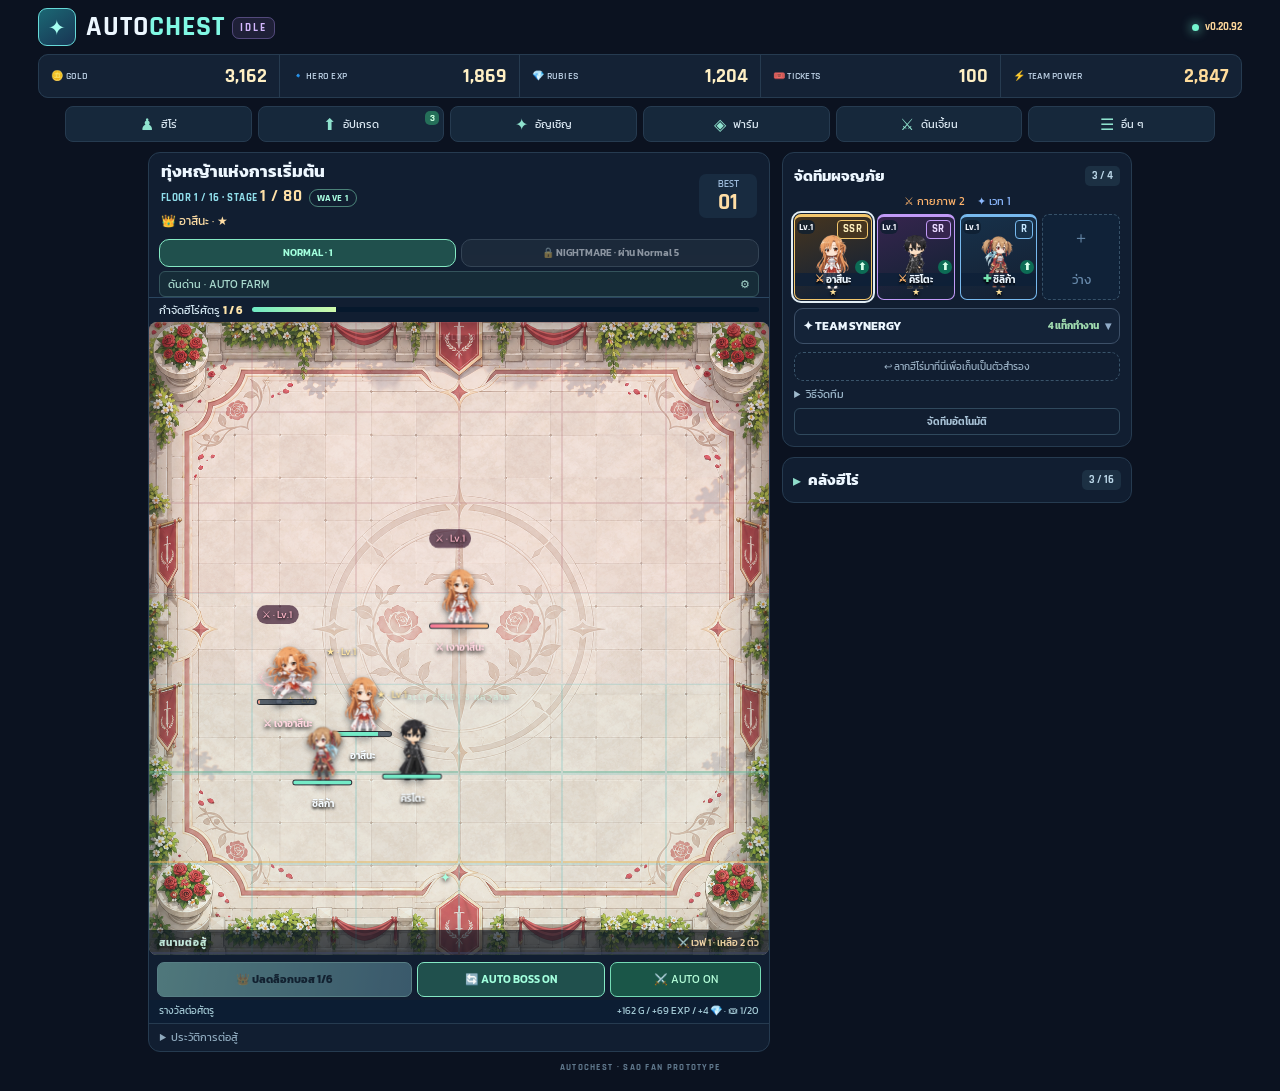
==== commit 3c239eec: "Auto-facing based on movement and attack target (index.html)" ====
--- a/index.html
+++ b/index.html
@@ -6,7 +6,7 @@
 <meta name="theme-color" content="#101729">
 <meta name="description" content="AUTOCHEST IDLE — เกม SAO Idle RPG ต่อสู้และฟาร์มอัตโนมัติ">
 <title>AUTOCHEST IDLE — SAO Adventure</title>
-<link rel="stylesheet" href="./src/idle-style.css?v=0.20.90">
+<link rel="stylesheet" href="./src/idle-style.css?v=0.20.92">
 <script>
 window.__AUTOCHEST_IDLE_READY__=false;
 window.__idleBootMessage='';
@@ -33,7 +33,7 @@
  <header class="app-header">
   <div class="logo-box">✦</div>
   <div class="brand"><small>SAO • HERO COLLECTION • AUTO BATTLE</small><h1>AUTO<span>CHEST</span> <em>IDLE</em></h1></div>
-  <div class="header-badge"><span class="online-dot"></span><b>v0.20.91</b></div>
+  <div class="header-badge"><span class="online-dot"></span><b>v0.20.92</b></div>
  </header>
  <div id="startupError" class="startup-error" role="alert" hidden><b>⚠️ เกมโหลดไม่สำเร็จ</b><span id="startupErrorText"></span><button type="button" onclick="idleHardReload()">🔄 โหลดเวอร์ชันใหม่</button></div>
  <div class="resource-ribbon">
@@ -196,5 +196,5 @@
 <script defer src="./src/idle-core.js?v=0.20.84"></script>
 <script defer src="./src/idle-tft-combat.js?v=0.20.85"></script>
 <script defer src="./src/idle-vfx.js?v=0.20.91"></script>
-<script defer src="./src/idle-game.js?v=0.20.91"></script>
+<script defer src="./src/idle-game.js?v=0.20.92"></script>
 </body></html>
--- a/src/idle-style.css
+++ b/src/idle-style.css
@@ -16,7 +16,7 @@
 .battle-layer,.fx-layer{position:absolute;inset:0;pointer-events:none}.fighter{position:absolute;width:96px;height:128px;transform:translate(-50%,-50%);transition:left .28s linear,top .28s linear;filter:drop-shadow(0 8px 6px #07111acc)}.fighter img{position:absolute;left:12%;top:0;width:76%;height:82%;object-fit:contain;filter:drop-shadow(0 5px 5px #03091488);animation:unit-float 2s ease-in-out infinite}.fighter.burst img{animation:unit-hit .3s ease-out}.fighter.cloaked{opacity:.25}.fighter .fighter-name{position:absolute;top:91%;left:-26%;width:152%;text-align:center;font-size:11px;font-weight:600;color:#f5fbff;text-shadow:0 2px 3px #000}.fighter .mini-hp{position:absolute;bottom:21%;left:13%;width:74%;height:6px;background:#102238aa;border:1px solid #0007;border-radius:5px;overflow:hidden}.fighter .mini-hp i{display:block;width:100%;height:100%;background:#74ebc7}.fighter .mini-stars{position:absolute;top:-8px;left:5%;font-size:10px;color:#ffe7a3;text-shadow:0 1px 3px #000}.enemy-figure{position:absolute;transform:translate(-50%,-50%);width:150px;height:170px;display:flex;flex-direction:column;align-items:center;justify-content:center;pointer-events:none}.enemy-figure .monster-icon{font-size:92px;line-height:1;filter:drop-shadow(0 12px 5px #040d13aa);animation:monster-bob 2s ease-in-out infinite}.enemy-figure.boss .monster-icon{font-size:120px;filter:drop-shadow(0 7px 15px #ffc46655)}.enemy-figure strong{font-size:12px;text-shadow:0 2px 4px #000}.enemy-figure .enemy-hp{width:126px;height:9px;background:#071927;border:1px solid #102033;border-radius:6px;overflow:hidden;margin:7px auto}.enemy-figure .enemy-hp i{display:block;width:100%;height:100%;background:linear-gradient(90deg,#f77c8f,#ffc08f)}.boss-timer{position:absolute;z-index:2;top:10px;left:50%;transform:translateX(-50%);border:1px solid #ffa599;background:#541b30cf;padding:8px 15px;border-radius:16px;font-weight:700;color:#ffe7db}.boss-timer[hidden]{display:none}
 .arena-caption{position:absolute;bottom:11px;left:14px;right:14px;display:flex;justify-content:space-between;gap:8px;font:700 11px Rajdhani,Kanit,sans-serif;letter-spacing:1px;color:#cbf6ec;text-shadow:0 2px 4px #000}.arena-caption span:last-child{font:500 11px Kanit,sans-serif;letter-spacing:0;color:#ffe0ad}
 .fx-number{position:absolute;z-index:4;color:#ffe1a2;font-size:17px;font-weight:700;text-shadow:0 2px 4px #000;animation:fx-rise .8s forwards;pointer-events:none}.fx-number.critical{color:#ffb5f4;font-size:22px}.fx-bolt{position:absolute;z-index:3;width:13px;height:13px;border-radius:50%;background:#bff7ff;box-shadow:0 0 15px currentColor;animation:fx-shoot .3s linear forwards;pointer-events:none}.fx-ring{position:absolute;border:3px solid #ffe3b6;border-radius:50%;width:30px;height:30px;transform:translate(-50%,-50%);animation:ring-burst .45s ease-out forwards}.fx-cloak{position:absolute;z-index:2;width:80px;height:80px;border:2px solid #ca9dff;box-shadow:0 0 20px #ad71ff88;border-radius:50%;transform:translate(-50%,-50%);animation:ring-burst .7s forwards}
-@keyframes unit-float{50%{transform:translateY(-5px)}}@keyframes unit-hit{50%{transform:translateX(10px) scale(1.1);filter:brightness(1.4)}}@keyframes monster-bob{50%{transform:translateY(-8px)}}@keyframes fx-rise{to{transform:translateY(-55px);opacity:0}}@keyframes fx-shoot{to{transform:translate(var(--dx),var(--dy)) scale(.7);opacity:.2}}@keyframes ring-burst{to{width:155px;height:155px;opacity:0}}
+@keyframes unit-float{50%{transform:translateY(-5px)}}@keyframes unit-hit{50%{transform:translateX(var(--strike-local-x,6px)) scale(1.1);filter:brightness(1.4)}}@keyframes monster-bob{50%{transform:translateY(-8px)}}@keyframes fx-rise{to{transform:translateY(-55px);opacity:0}}@keyframes fx-shoot{to{transform:translate(var(--dx),var(--dy)) scale(.7);opacity:.2}}@keyframes ring-burst{to{width:155px;height:155px;opacity:0}}
 .battle-actions{padding:15px 16px 9px;display:grid;grid-template-columns:1.35fr 1fr .72fr;gap:10px}.primary-btn{padding:12px 15px;border:1px solid #80fff0;border-radius:10px;background:linear-gradient(100deg,#6df3d8,#49a9c9);color:#082739;font-weight:700;box-shadow:0 4px 20px #48dece24}.primary-btn:hover:not(:disabled){filter:brightness(1.1)}.control-btn,.soft-btn{padding:10px 12px;background:#1b3451;border:1px solid #456683;border-radius:10px;font-size:12px;font-weight:600}.control-btn.selected{border-color:#85e9c4;color:#a2ffdd;background:#20504d}.control-btn:hover,.soft-btn:hover{background:#295071}.stage-foot{padding:5px 18px 12px;display:flex;justify-content:space-between;gap:8px;font-size:11px;color:#a5cbd7}.combat-log{padding:10px 18px 14px;border-top:1px solid #2b4964;color:#b9d3e6;font-size:11px;min-height:49px}
 .sidebar{display:grid;gap:14px}.side-card{padding:16px}.card-heading{display:flex;align-items:center;justify-content:space-between;gap:10px;margin-bottom:12px}.card-heading h3{font-size:19px;margin:3px 0 0}.count-pill{border:1px solid #536784;border-radius:9px;background:#213552;color:#ffe1a5;padding:5px 10px;font:700 12px Rajdhani,Kanit,sans-serif}.team-slots{display:grid;grid-template-columns:repeat(4,minmax(0,1fr));gap:7px}.team-slot{position:relative;aspect-ratio:1/1.22;border:1px solid #4c7391;border-radius:12px;background:linear-gradient(150deg,#234c6e,#172941);overflow:hidden;padding:0}.team-slot img{width:100%;height:80%;object-fit:contain;display:block}.team-slot strong{position:absolute;bottom:0;left:0;right:0;font-size:10px;font-weight:600;text-shadow:0 2px 2px #000;background:#0d2039c9;padding:3px}.team-slot.empty{display:grid;place-items:center;color:#698bac;border-style:dashed;background:#102238}.team-slot.active{outline:2px solid #8df6d8;outline-offset:1px}.team-note{color:#95b5cb;font-size:11px;margin-top:9px}.inline-actions{display:grid;grid-template-columns:1fr 1fr;gap:8px;margin-top:11px}
 .hero-list{display:grid;grid-template-columns:repeat(4,minmax(0,1fr));gap:7px}.hero-card{position:relative;min-width:0;border:1px solid #425c78;background:#1c3451;border-radius:12px;overflow:hidden;text-align:center;padding:0 0 4px}.hero-card img{display:block;width:100%;height:85px;object-fit:contain;margin:auto}.hero-card strong{display:block;font-size:11px;white-space:nowrap;overflow:hidden;text-overflow:ellipsis}.hero-card small{display:block;color:#a8c4de;font-size:9px}.hero-card.locked img{filter:grayscale(1) brightness(.38)}.hero-card.locked:after{content:'🔒';position:absolute;top:23px;right:4px;font-size:15px}.hero-card.active{border-color:#c5edda;box-shadow:0 0 0 1px #72d9c8}.hero-card .starline{color:#ffdf99;font-size:8px;white-space:nowrap}
@@ -41,7 +41,7 @@
 .stage-viewport.travelling .stage-ground{box-shadow:inset 0 12px 18px #85ffdb13}
 .fighter.party-fighter{z-index:2}
 .fighter.enemy-unit{z-index:3;--face:-1;width:105px;height:145px;filter:drop-shadow(0 10px 9px #10071a)}
-.fighter.enemy-unit img{filter:drop-shadow(0 6px 7px #1a0416);transform:scaleX(-1);animation:enemy-idle 2s ease-in-out infinite}
+.fighter.enemy-unit img{filter:drop-shadow(0 6px 7px #1a0416);animation:enemy-idle 2s ease-in-out infinite}
 .fighter.enemy-unit .mini-stars{color:#ffb6c8;background:#401f36b8;border-radius:10px;padding:2px 6px;left:12%;top:-15px}
 .fighter.enemy-unit .fighter-name{color:#ffd6e0;text-shadow:0 2px 4px #000}
 .fighter.enemy-unit .enemy-hp i{background:linear-gradient(90deg,#f67797,#ffc180)}
@@ -53,8 +53,8 @@
 .fighter.walking img{animation:hero-running .23s ease-in-out infinite alternate;transform-origin:50% 100%}
 .fighter.enemy-unit.walking img{animation:enemy-running .25s ease-in-out infinite alternate}
 @keyframes hero-running{from{transform:translateY(1px) rotate(-3deg)}to{transform:translateY(-8px) rotate(3deg)}}
-@keyframes enemy-running{from{transform:scaleX(-1) translateY(0)}to{transform:scaleX(-1) translateY(-3px)}}
-@keyframes enemy-idle{0%,100%{transform:scaleX(-1) translateY(0)}50%{transform:scaleX(-1) translateY(-2px)}}
+@keyframes enemy-running{from{transform:translateY(0)}to{transform:translateY(-3px)}}
+@keyframes enemy-idle{0%,100%{transform:translateY(0)}50%{transform:translateY(-2px)}}
 @keyframes enemy-aura{50%{transform:scale(1.13);opacity:.45}}
 @media(max-width:730px){.fighter.enemy-unit{width:79px;height:108px}.fighter.boss-unit{width:119px;height:153px}.fighter.enemy-unit .fighter-name{font-size:9px}}
 
@@ -311,8 +311,8 @@
 .stage-viewport .fighter.enemy-unit.walking img{animation:enemy-running .22s ease-in-out infinite alternate}
 .stage-viewport .fighter.enemy-unit.burst img{animation:enemy-strike .3s ease-out!important}
 @keyframes enemy-strike{
-  0%,100%{transform:scaleX(-1) translateX(0) scale(1)}
-  48%{transform:scaleX(-1) translateX(9px) scale(1.10);filter:brightness(1.55)}
+  0%,100%{transform:translateX(0) scale(1)}
+  48%{transform:translateX(var(--strike-local-x,6px)) scale(1.10);filter:brightness(1.55)}
 }
 
 /* v0.18 — old TFT tactical board, mid-battle formation and idle auto economy */
@@ -469,9 +469,9 @@
 .stage-viewport .fighter.party-fighter.burst img{animation:smooth-ally-strike var(--strike-duration,.26s) ease-out!important}
 .stage-viewport .fighter.enemy-unit.burst img{animation:smooth-enemy-strike var(--strike-duration,.26s) ease-out!important}
 @keyframes smooth-ally-step{0%,100%{transform:translateY(0)}50%{transform:translateY(-4px)}}
-@keyframes smooth-enemy-step{0%,100%{transform:translateY(0) scaleX(-1)}50%{transform:translateY(-4px) scaleX(-1)}}
-@keyframes smooth-ally-strike{0%,100%{transform:translateX(0)}35%{transform:translateX(6px) scale(1.04)}}
-@keyframes smooth-enemy-strike{0%,100%{transform:translateX(0) scaleX(-1)}35%{transform:translateX(-6px) scaleX(-1) scale(1.04)}}
+@keyframes smooth-enemy-step{0%,100%{transform:translateY(0)}50%{transform:translateY(-4px)}}
+@keyframes smooth-ally-strike{0%,100%{transform:translateX(0)}35%{transform:translateX(var(--strike-local-x,6px)) scale(1.04)}}
+@keyframes smooth-enemy-strike{0%,100%{transform:translateX(0)}35%{transform:translateX(var(--strike-local-x,6px)) scale(1.04)}}
 .stage-viewport .fighter.immortal img{filter:drop-shadow(0 0 6px #ffe5a3)}
 .stage-viewport .fx-number{
  z-index:12;pointer-events:none;white-space:nowrap;line-height:1.15;
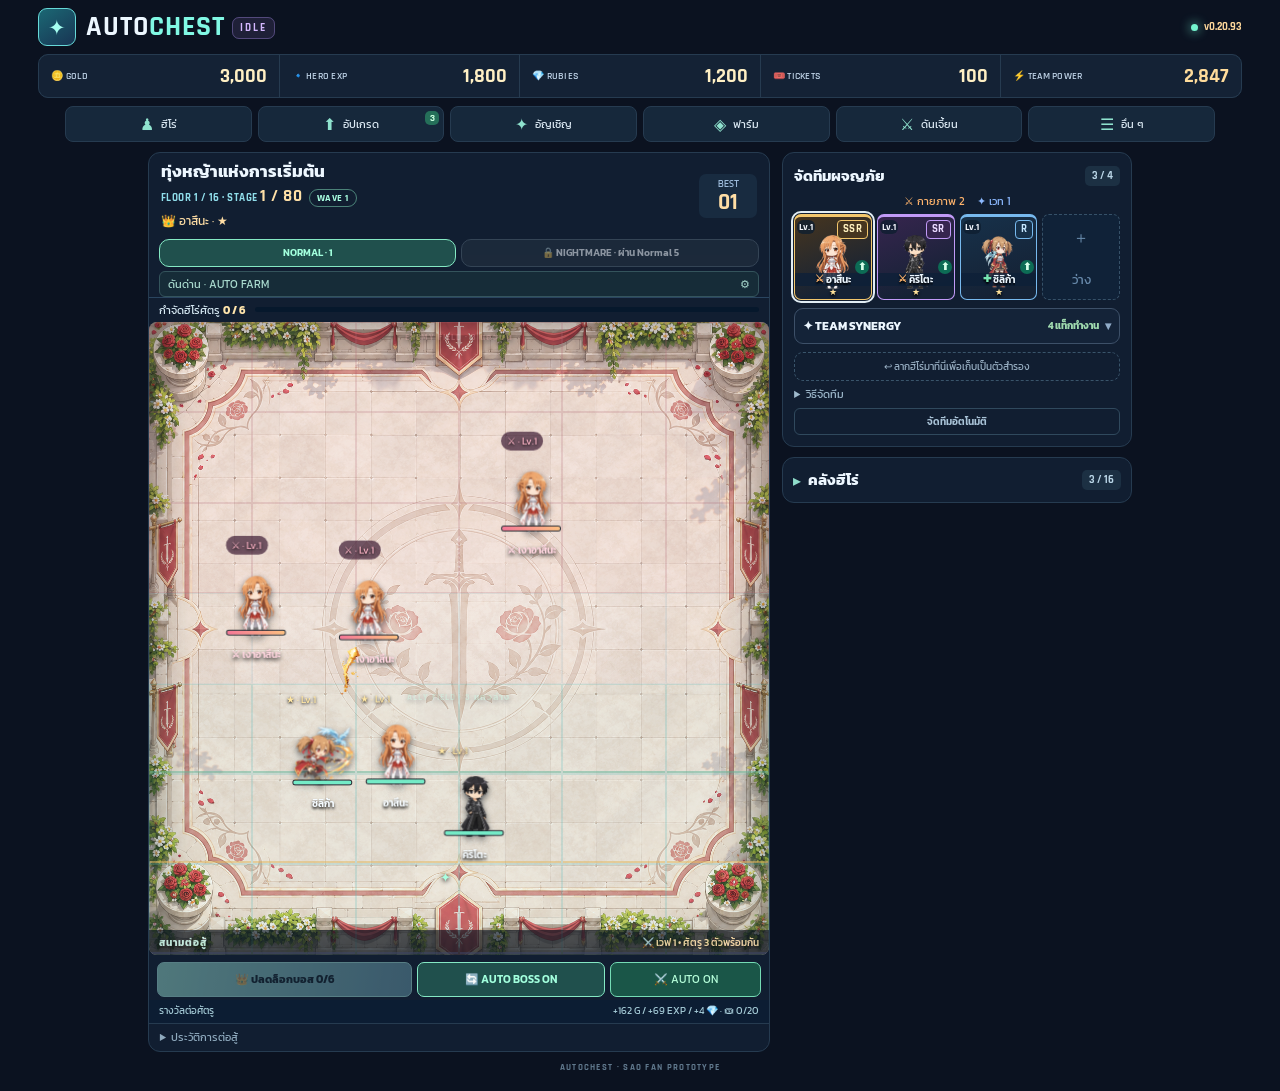
==== commit 5d3d0627: "VFX Studio: configurable artwork opacity (index.html)" ====
--- a/index.html
+++ b/index.html
@@ -33,7 +33,7 @@
  <header class="app-header">
   <div class="logo-box">✦</div>
   <div class="brand"><small>SAO • HERO COLLECTION • AUTO BATTLE</small><h1>AUTO<span>CHEST</span> <em>IDLE</em></h1></div>
-  <div class="header-badge"><span class="online-dot"></span><b>v0.20.92</b></div>
+  <div class="header-badge"><span class="online-dot"></span><b>v0.20.93</b></div>
  </header>
  <div id="startupError" class="startup-error" role="alert" hidden><b>⚠️ เกมโหลดไม่สำเร็จ</b><span id="startupErrorText"></span><button type="button" onclick="idleHardReload()">🔄 โหลดเวอร์ชันใหม่</button></div>
  <div class="resource-ribbon">
@@ -195,6 +195,6 @@
 <script defer src="./src/characters/heroes/itachi.js?v=0.20.89"></script>
 <script defer src="./src/idle-core.js?v=0.20.84"></script>
 <script defer src="./src/idle-tft-combat.js?v=0.20.85"></script>
-<script defer src="./src/idle-vfx.js?v=0.20.91"></script>
+<script defer src="./src/idle-vfx.js?v=0.20.93"></script>
 <script defer src="./src/idle-game.js?v=0.20.92"></script>
 </body></html>
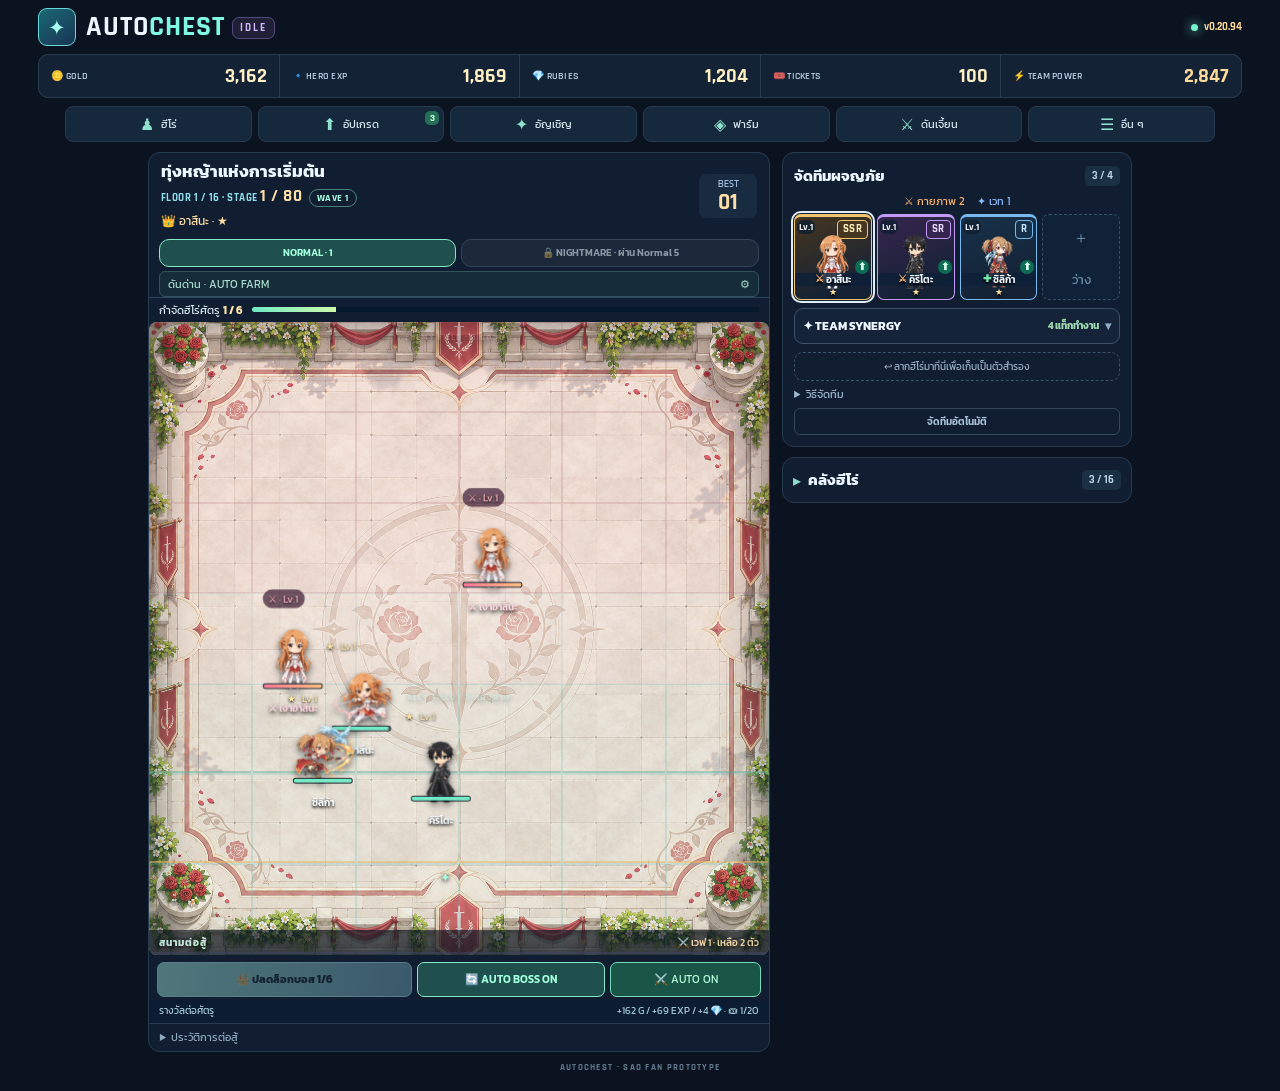
==== commit dc929c03: "Megumin: keep attack pose during Explosion casting (index.html)" ====
--- a/index.html
+++ b/index.html
@@ -33,7 +33,7 @@
  <header class="app-header">
   <div class="logo-box">✦</div>
   <div class="brand"><small>SAO • HERO COLLECTION • AUTO BATTLE</small><h1>AUTO<span>CHEST</span> <em>IDLE</em></h1></div>
-  <div class="header-badge"><span class="online-dot"></span><b>v0.20.93</b></div>
+  <div class="header-badge"><span class="online-dot"></span><b>v0.20.94</b></div>
  </header>
  <div id="startupError" class="startup-error" role="alert" hidden><b>⚠️ เกมโหลดไม่สำเร็จ</b><span id="startupErrorText"></span><button type="button" onclick="idleHardReload()">🔄 โหลดเวอร์ชันใหม่</button></div>
  <div class="resource-ribbon">
@@ -196,5 +196,5 @@
 <script defer src="./src/idle-core.js?v=0.20.84"></script>
 <script defer src="./src/idle-tft-combat.js?v=0.20.85"></script>
 <script defer src="./src/idle-vfx.js?v=0.20.93"></script>
-<script defer src="./src/idle-game.js?v=0.20.92"></script>
+<script defer src="./src/idle-game.js?v=0.20.94"></script>
 </body></html>
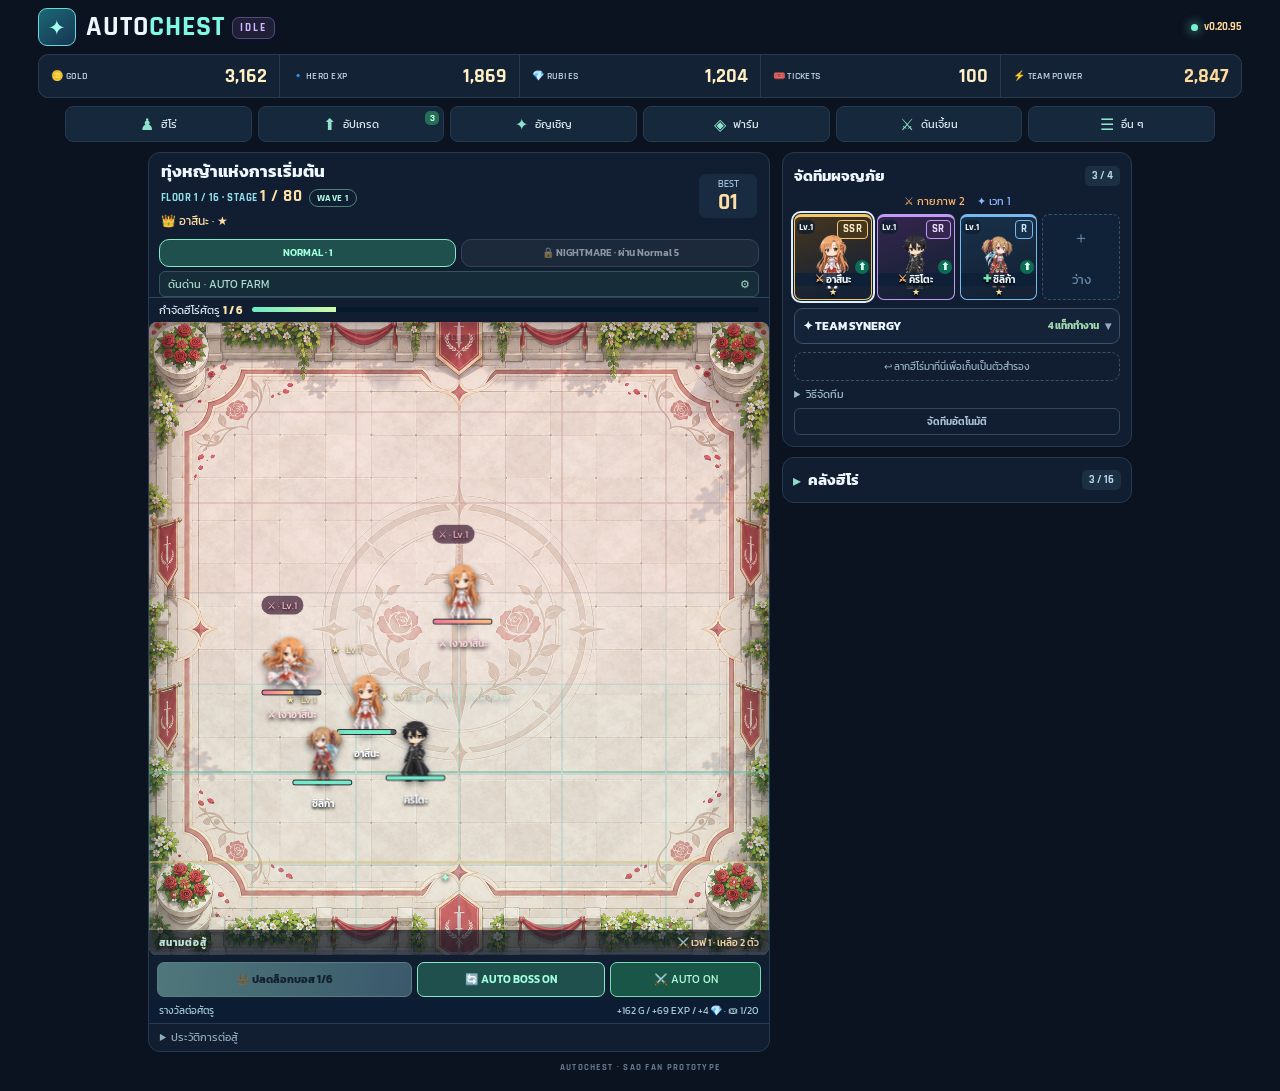
==== commit 95495650: "Itachi: attach Susanoo behind actor and mirror with facing (index.html)" ====
--- a/index.html
+++ b/index.html
@@ -6,7 +6,7 @@
 <meta name="theme-color" content="#101729">
 <meta name="description" content="AUTOCHEST IDLE — เกม SAO Idle RPG ต่อสู้และฟาร์มอัตโนมัติ">
 <title>AUTOCHEST IDLE — SAO Adventure</title>
-<link rel="stylesheet" href="./src/idle-style.css?v=0.20.92">
+<link rel="stylesheet" href="./src/idle-style.css?v=0.20.95">
 <script>
 window.__AUTOCHEST_IDLE_READY__=false;
 window.__idleBootMessage='';
@@ -33,7 +33,7 @@
  <header class="app-header">
   <div class="logo-box">✦</div>
   <div class="brand"><small>SAO • HERO COLLECTION • AUTO BATTLE</small><h1>AUTO<span>CHEST</span> <em>IDLE</em></h1></div>
-  <div class="header-badge"><span class="online-dot"></span><b>v0.20.94</b></div>
+  <div class="header-badge"><span class="online-dot"></span><b>v0.20.95</b></div>
  </header>
  <div id="startupError" class="startup-error" role="alert" hidden><b>⚠️ เกมโหลดไม่สำเร็จ</b><span id="startupErrorText"></span><button type="button" onclick="idleHardReload()">🔄 โหลดเวอร์ชันใหม่</button></div>
  <div class="resource-ribbon">
@@ -196,5 +196,5 @@
 <script defer src="./src/idle-core.js?v=0.20.84"></script>
 <script defer src="./src/idle-tft-combat.js?v=0.20.85"></script>
 <script defer src="./src/idle-vfx.js?v=0.20.93"></script>
-<script defer src="./src/idle-game.js?v=0.20.94"></script>
+<script defer src="./src/idle-game.js?v=0.20.95"></script>
 </body></html>
--- a/src/idle-style.css
+++ b/src/idle-style.css
@@ -899,3 +899,6 @@
 
 /* Itachi status presentation; no changes to combat geometry. */
 /* Stack counters are intentionally hidden in the battlefield; combat state is unchanged. */.fighter.tsukuyomi img{filter:drop-shadow(0 0 7px #ed4859) saturate(.55)!important;animation:none!important}.fighter.sealed{filter:grayscale(1)}
+
+/* Susanoo follows its actor behind the model; mirror the entire authored offset/art in local space. */
+.fighter>.attached-susanoo{position:absolute;inset:0;z-index:-1;pointer-events:none;transform:scaleX(var(--actor-facing,1));transform-origin:50% 50%;overflow:visible}
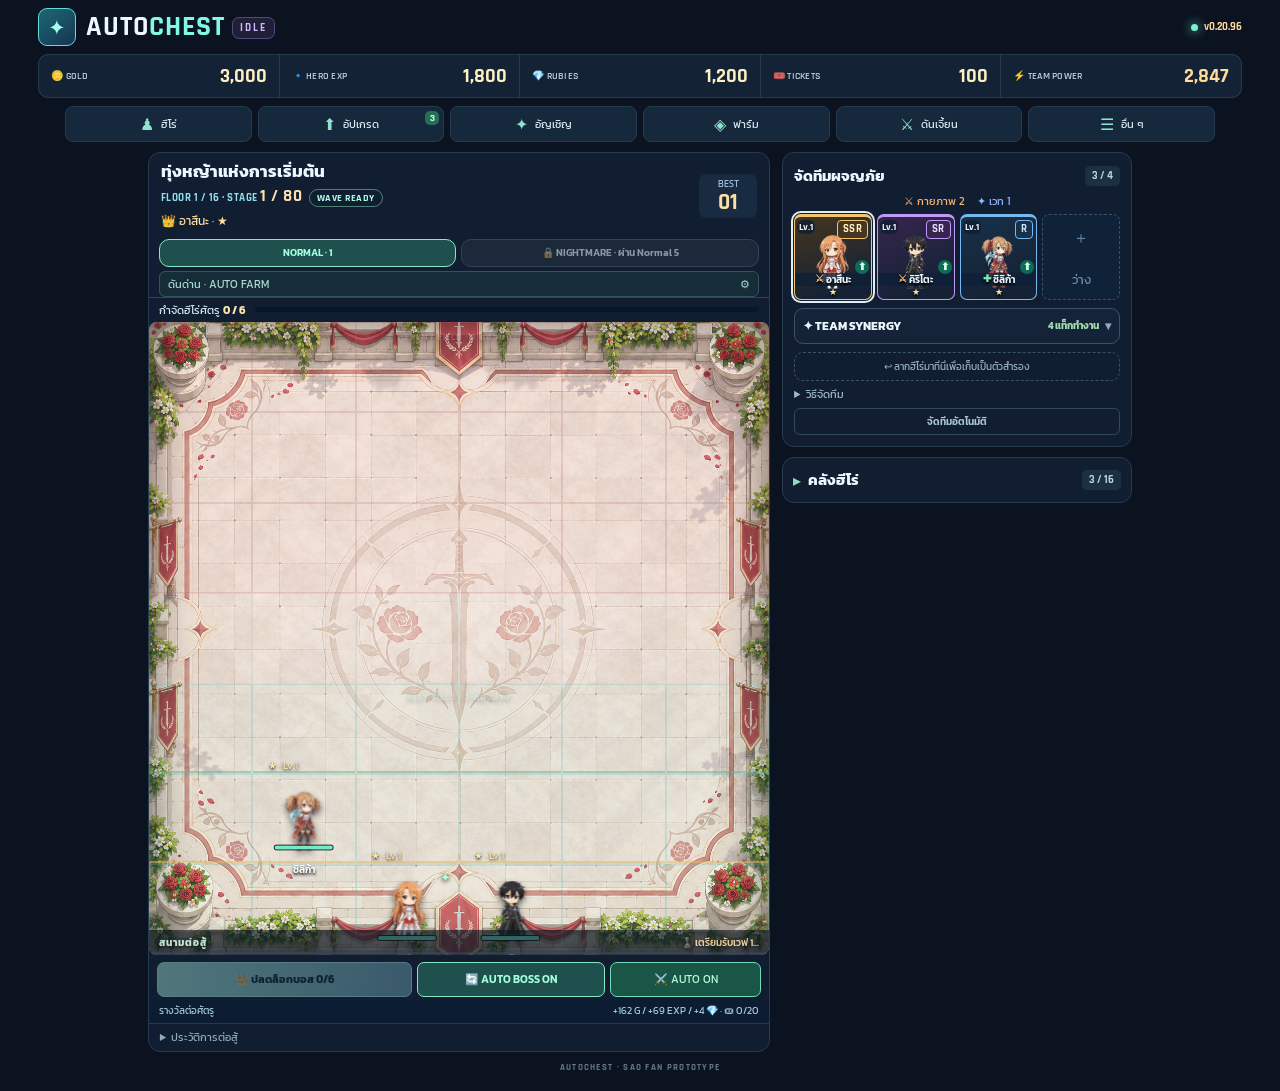
==== commit 1150ac5d: "Optimize default performance without reducing visual quality (index.html)" ====
--- a/index.html
+++ b/index.html
@@ -33,7 +33,7 @@
  <header class="app-header">
   <div class="logo-box">✦</div>
   <div class="brand"><small>SAO • HERO COLLECTION • AUTO BATTLE</small><h1>AUTO<span>CHEST</span> <em>IDLE</em></h1></div>
-  <div class="header-badge"><span class="online-dot"></span><b>v0.20.95</b></div>
+  <div class="header-badge"><span class="online-dot"></span><b>v0.20.96</b></div>
  </header>
  <div id="startupError" class="startup-error" role="alert" hidden><b>⚠️ เกมโหลดไม่สำเร็จ</b><span id="startupErrorText"></span><button type="button" onclick="idleHardReload()">🔄 โหลดเวอร์ชันใหม่</button></div>
  <div class="resource-ribbon">
@@ -195,6 +195,6 @@
 <script defer src="./src/characters/heroes/itachi.js?v=0.20.89"></script>
 <script defer src="./src/idle-core.js?v=0.20.84"></script>
 <script defer src="./src/idle-tft-combat.js?v=0.20.85"></script>
-<script defer src="./src/idle-vfx.js?v=0.20.93"></script>
-<script defer src="./src/idle-game.js?v=0.20.95"></script>
+<script defer src="./src/idle-vfx.js?v=0.20.96"></script>
+<script defer src="./src/idle-game.js?v=0.20.96"></script>
 </body></html>
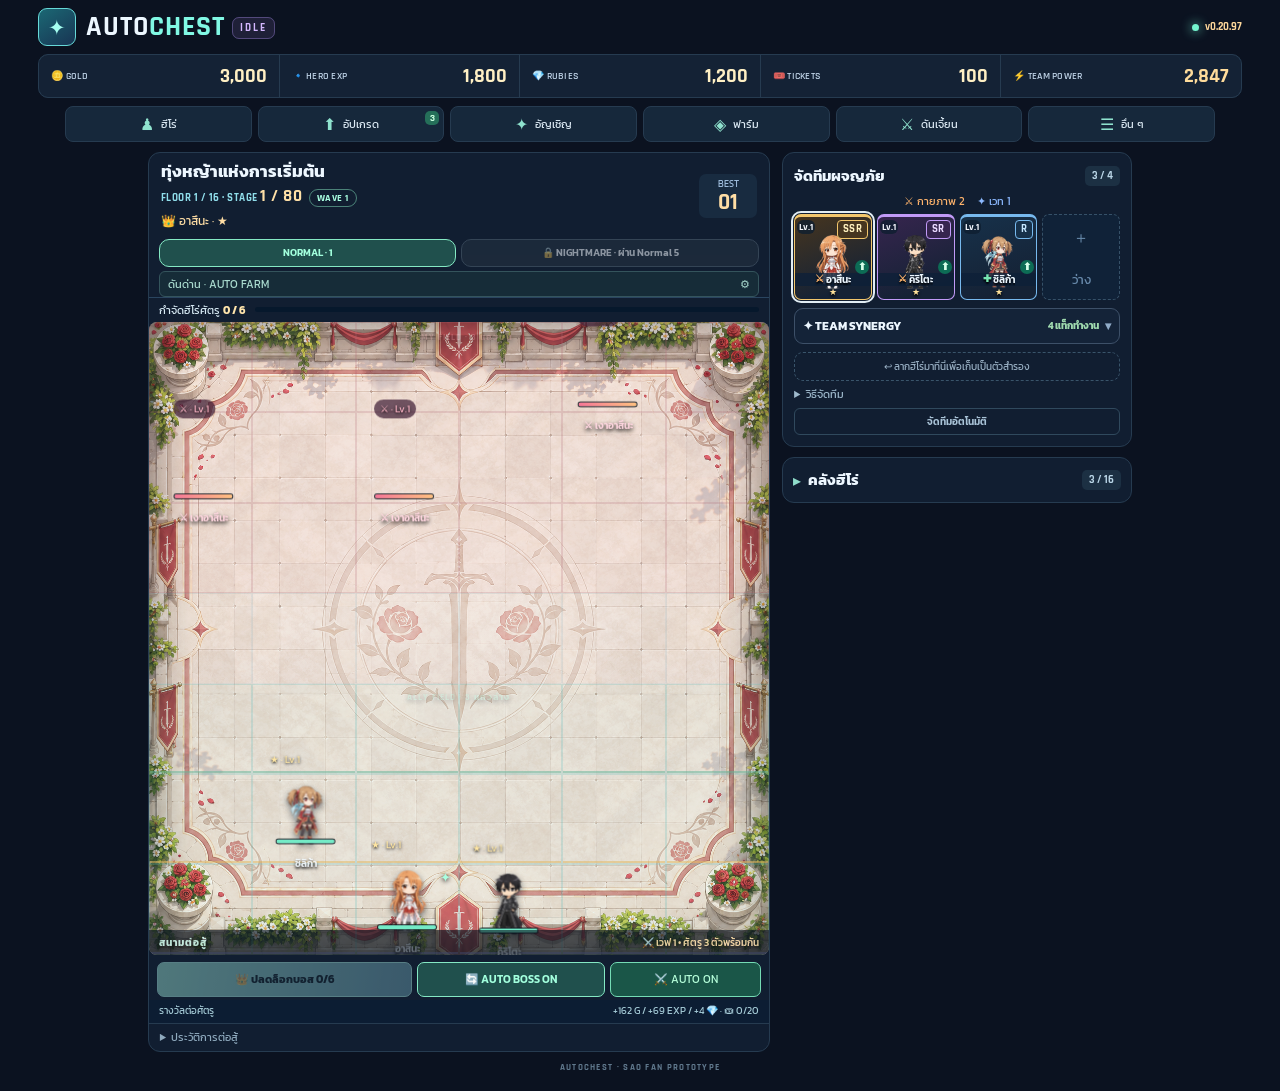
==== commit 78549deb: "Rebalance leveling Gold cost to match EXP progression (index.html)" ====
--- a/index.html
+++ b/index.html
@@ -33,7 +33,7 @@
  <header class="app-header">
   <div class="logo-box">✦</div>
   <div class="brand"><small>SAO • HERO COLLECTION • AUTO BATTLE</small><h1>AUTO<span>CHEST</span> <em>IDLE</em></h1></div>
-  <div class="header-badge"><span class="online-dot"></span><b>v0.20.96</b></div>
+  <div class="header-badge"><span class="online-dot"></span><b>v0.20.97</b></div>
  </header>
  <div id="startupError" class="startup-error" role="alert" hidden><b>⚠️ เกมโหลดไม่สำเร็จ</b><span id="startupErrorText"></span><button type="button" onclick="idleHardReload()">🔄 โหลดเวอร์ชันใหม่</button></div>
  <div class="resource-ribbon">
@@ -193,7 +193,7 @@
 <script defer src="./src/characters/heroes/qingmei.js?v=0.20.48"></script>
 <script defer src="./src/characters/heroes/minato.js?v=0.20.79"></script>
 <script defer src="./src/characters/heroes/itachi.js?v=0.20.89"></script>
-<script defer src="./src/idle-core.js?v=0.20.84"></script>
+<script defer src="./src/idle-core.js?v=0.20.97"></script>
 <script defer src="./src/idle-tft-combat.js?v=0.20.85"></script>
 <script defer src="./src/idle-vfx.js?v=0.20.96"></script>
 <script defer src="./src/idle-game.js?v=0.20.96"></script>
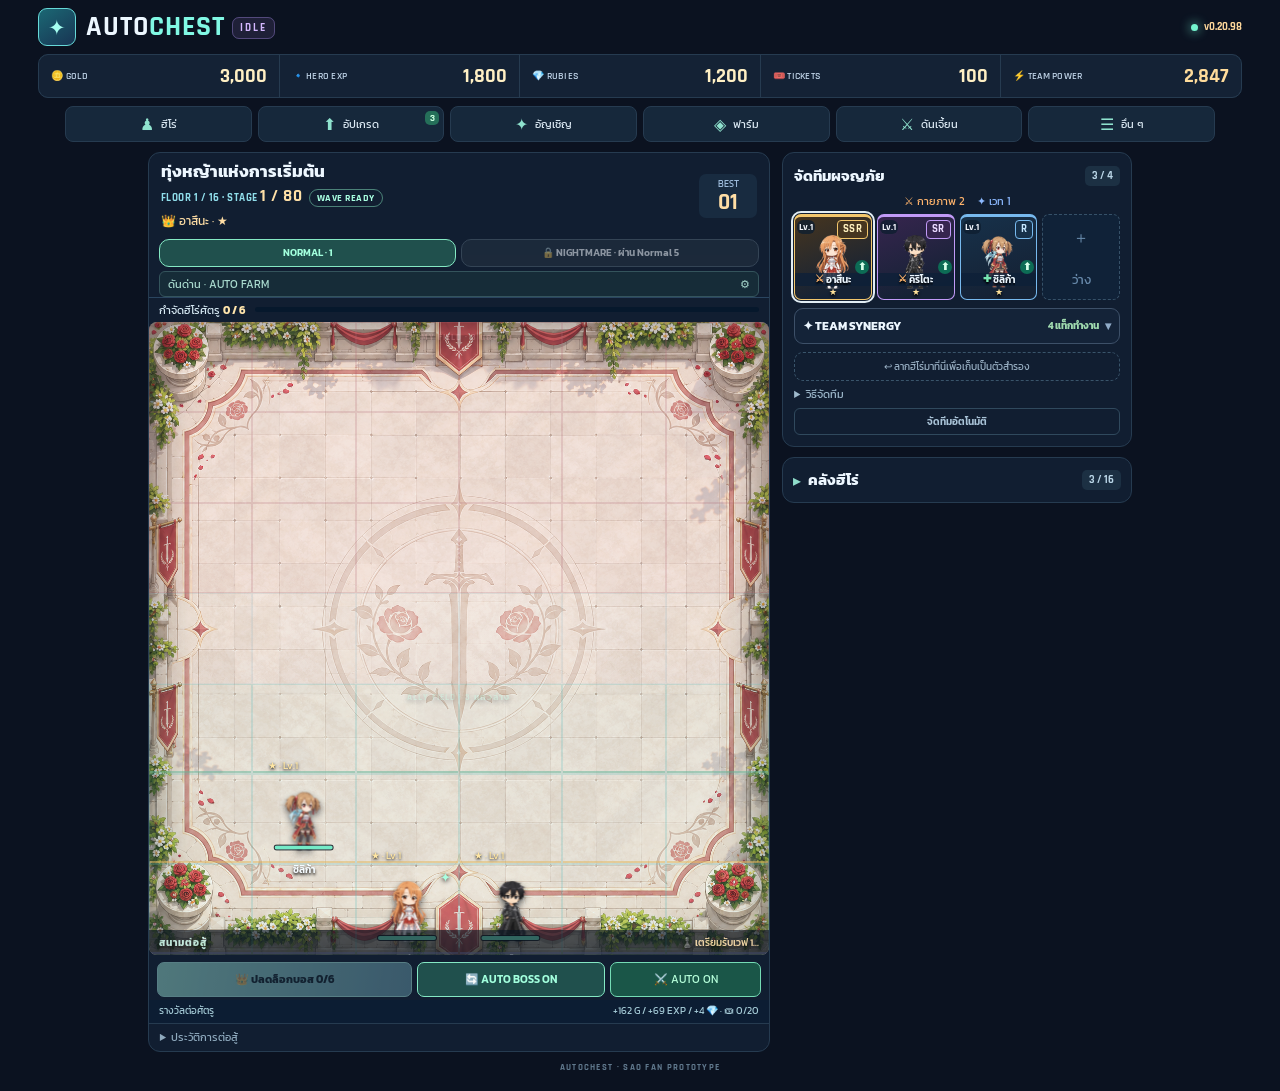
==== commit 3aabfaee: "Release expired VFX and animation resources during long AFK sessions (index.html)" ====
--- a/index.html
+++ b/index.html
@@ -33,7 +33,7 @@
  <header class="app-header">
   <div class="logo-box">✦</div>
   <div class="brand"><small>SAO • HERO COLLECTION • AUTO BATTLE</small><h1>AUTO<span>CHEST</span> <em>IDLE</em></h1></div>
-  <div class="header-badge"><span class="online-dot"></span><b>v0.20.97</b></div>
+  <div class="header-badge"><span class="online-dot"></span><b>v0.20.98</b></div>
  </header>
  <div id="startupError" class="startup-error" role="alert" hidden><b>⚠️ เกมโหลดไม่สำเร็จ</b><span id="startupErrorText"></span><button type="button" onclick="idleHardReload()">🔄 โหลดเวอร์ชันใหม่</button></div>
  <div class="resource-ribbon">
@@ -195,6 +195,6 @@
 <script defer src="./src/characters/heroes/itachi.js?v=0.20.89"></script>
 <script defer src="./src/idle-core.js?v=0.20.97"></script>
 <script defer src="./src/idle-tft-combat.js?v=0.20.85"></script>
-<script defer src="./src/idle-vfx.js?v=0.20.96"></script>
-<script defer src="./src/idle-game.js?v=0.20.96"></script>
+<script defer src="./src/idle-vfx.js?v=0.20.98"></script>
+<script defer src="./src/idle-game.js?v=0.20.98"></script>
 </body></html>
